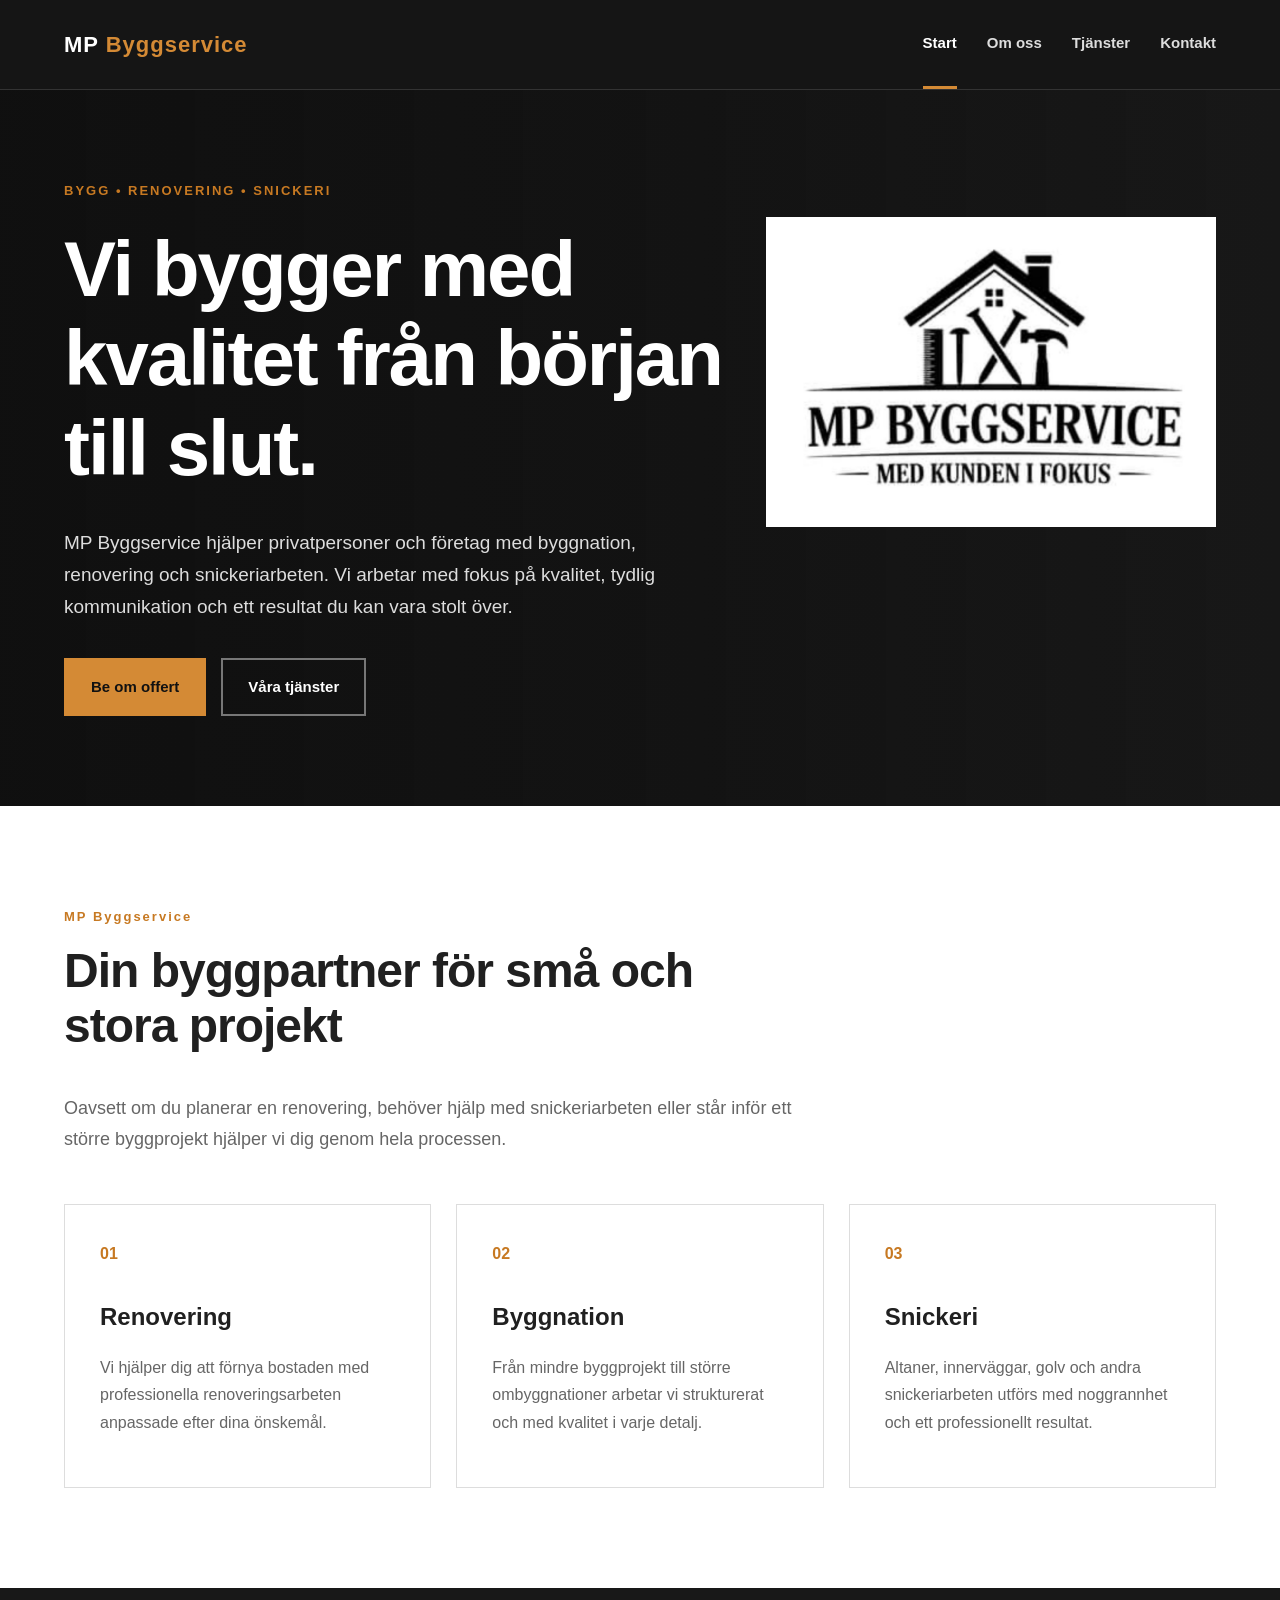
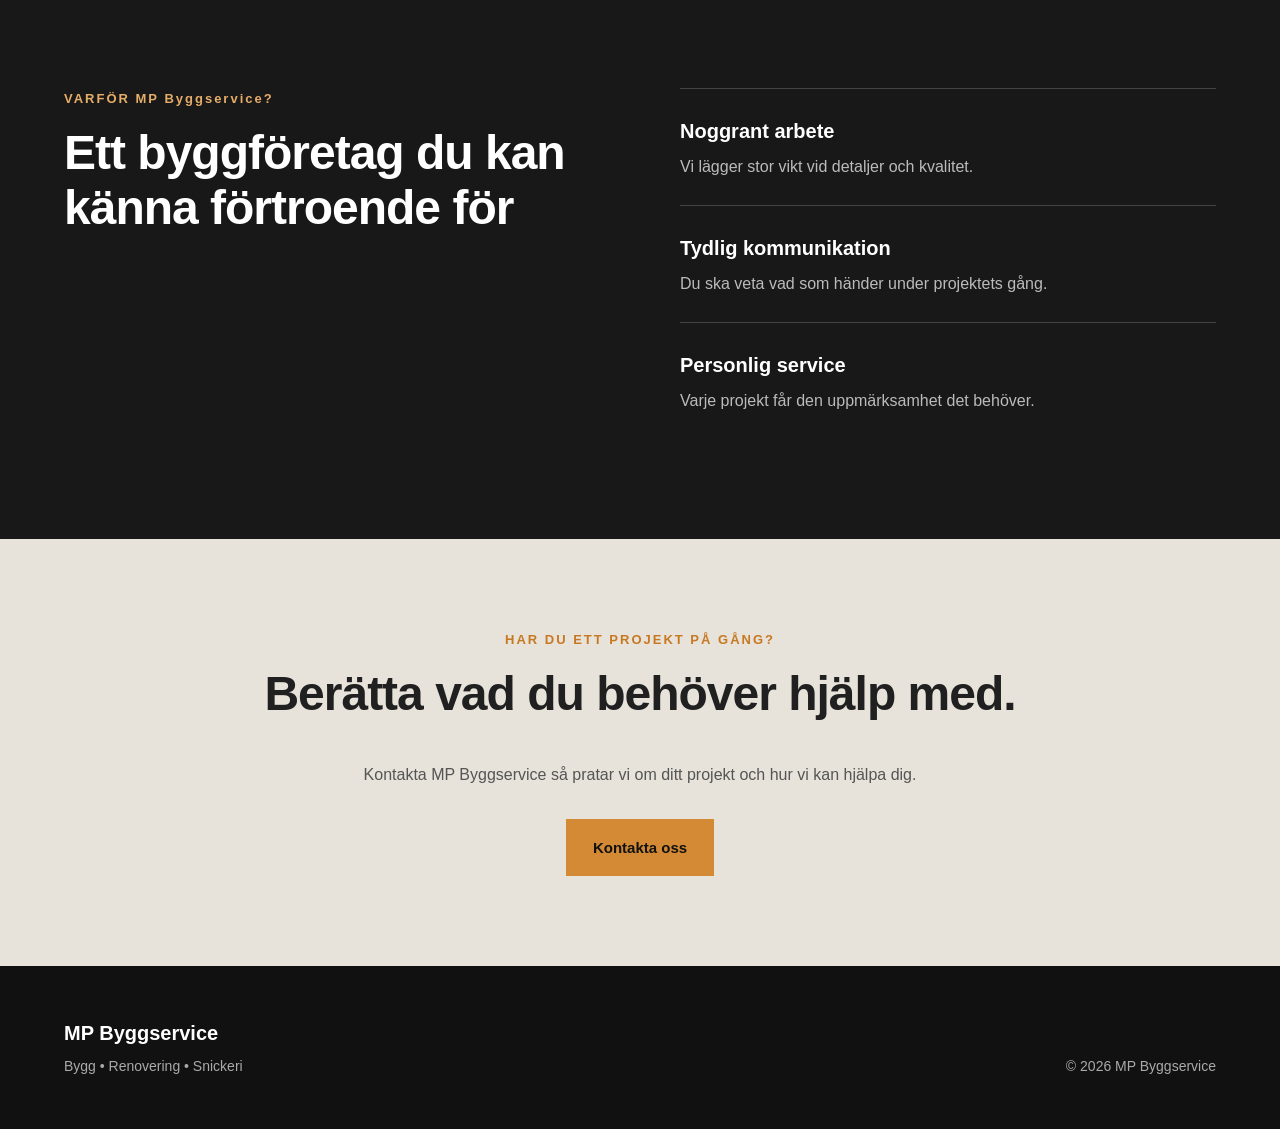
==== index.html @ d2c3dabb "Första version" ====
<!DOCTYPE html>
<html lang="sv">

<head>
    <meta charset="UTF-8">
    <meta name="viewport" content="width=device-width, initial-scale=1.0">

    <meta
        name="description"
        content="MP Byggservice erbjuder professionella bygg- och renoveringstjänster för privatpersoner och företag."
    >

    <title>MP Byggservice | Bygg & Renovering</title>

    <link rel="stylesheet" href="css/style.css">
</head>

<body>

    <!-- HEADER -->
    <header class="site-header">



        <div class="container header-container">


            <a href="index.html" class="logo">
                MP <span>Byggservice</span>
            </a>

            <nav class="navigation" aria-label="Huvudmeny">
                <a href="index.html" class="active">Start</a>
                <a href="om-oss.html">Om oss</a>
                <a href="tjanster.html">Tjänster</a>
                <a href="kontakt.html">Kontakt</a>
            </nav>

        </div>

    </header>


    <main>

        <!-- HERO -->
        <section class="hero">

            <div class="container hero-content">

                <p class="eyebrow">
                    BYGG • RENOVERING • SNICKERI
                </p>

                <div class="hero-title-row">
    <h1>
        Vi bygger med kvalitet från början till slut.
    </h1>

    <img src="bilder/MPByggservice.jpeg"
         alt="MP Byggservice"
         class="hero-title-image">
</div>

                <p class="hero-text">
                    MP Byggservice hjälper privatpersoner och företag
                    med byggnation, renovering och snickeriarbeten.
                    Vi arbetar med fokus på kvalitet, tydlig kommunikation
                    och ett resultat du kan vara stolt över.
                </p>

                <div class="hero-buttons">

                    <a href="kontakt.html" class="button">
                        Be om offert
                    </a>

                    <a href="tjanster.html" class="button button-secondary">
                        Våra tjänster
                    </a>

                </div>

            </div>

        </section>


        <!-- INTRODUKTION -->
        <section class="section">

            <div class="container">

                <div class="section-heading">

                    <p class="eyebrow">
                        MP Byggservice
                    </p>

                    <h2>
                        Din byggpartner för små och stora projekt
                    </h2>

                    <p>
                        Oavsett om du planerar en renovering,
                        behöver hjälp med snickeriarbeten eller står
                        inför ett större byggprojekt hjälper vi dig
                        genom hela processen.
                    </p>

                </div>


                <div class="cards">

                    <article class="card">

                        <div class="card-number">01</div>

                        <h3>Renovering</h3>

                        <p>
                            Vi hjälper dig att förnya bostaden med
                            professionella renoveringsarbeten anpassade
                            efter dina önskemål.
                        </p>

                    </article>


                    <article class="card">

                        <div class="card-number">02</div>

                        <h3>Byggnation</h3>

                        <p>
                            Från mindre byggprojekt till större
                            ombyggnationer arbetar vi strukturerat
                            och med kvalitet i varje detalj.
                        </p>

                    </article>


                    <article class="card">

                        <div class="card-number">03</div>

                        <h3>Snickeri</h3>

                        <p>
                            Altaner, innerväggar, golv och andra
                            snickeriarbeten utförs med noggrannhet
                            och ett professionellt resultat.
                        </p>

                    </article>

                </div>

            </div>

        </section>


        <!-- VARFÖR OSS -->
        <section class="section section-dark">

            <div class="container two-columns">

                <div>

                    <p class="eyebrow light">
                        VARFÖR MP Byggservice?
                    </p>

                    <h2>
                        Ett byggföretag du kan känna förtroende för
                    </h2>

                </div>


                <div class="check-list">

                    <div>
                        <strong>Noggrant arbete</strong>
                        <p>
                            Vi lägger stor vikt vid detaljer och kvalitet.
                        </p>
                    </div>

                    <div>
                        <strong>Tydlig kommunikation</strong>
                        <p>
                            Du ska veta vad som händer under projektets gång.
                        </p>
                    </div>

                    <div>
                        <strong>Personlig service</strong>
                        <p>
                            Varje projekt får den uppmärksamhet det behöver.
                        </p>
                    </div>

                </div>

            </div>

        </section>


        <!-- CTA -->
        <section class="cta">

            <div class="container">

                <p class="eyebrow">
                    HAR DU ETT PROJEKT PÅ GÅNG?
                </p>

                <h2>
                    Berätta vad du behöver hjälp med.
                </h2>

                <p>
                    Kontakta MP Byggservice så pratar vi om ditt projekt
                    och hur vi kan hjälpa dig.
                </p>

                <a href="kontakt.html" class="button">
                    Kontakta oss
                </a>

            </div>

        </section>

    </main>


    <!-- FOOTER -->
    <footer class="site-footer">

        <div class="container footer-container">

            <div>
                <div class="footer-logo">
                    MP Byggservice
                </div>

                <p>
                    Bygg • Renovering • Snickeri
                </p>
            </div>

            <div>
                <p>
                    © 2026 MP Byggservice
                </p>
            </div>

        </div>

    </footer>

</body>

</html>
---- css/style.css ----
/* =========================================
   MP Byggservice
   Gemensam CSS för hela webbplatsen
   ========================================= */


/* ---------- GRUNDINSTÄLLNINGAR ---------- */

.hero-title-row {
    display: flex;
    align-items: center;
    gap: 30px;
}

.hero-title-row h1 {
    flex: 1;
}

.hero-title-image {
    width: 450px;
    height: auto;
    object-fit: contain;
    flex-shrink: 0;
}





* {
    box-sizing: border-box;
}

html {
    scroll-behavior: smooth;
}

body {
    margin: 0;
    font-family: Arial, Helvetica, sans-serif;
    background: #ffffff;
    color: #202020;
    line-height: 1.7;
}

img {
    max-width: 100%;
}

a {
    color: inherit;
}

.container {
    width: 90%;
    max-width: 1180px;
    margin: 0 auto;
}


/* ---------- RUBRIKER ---------- */

h1,
h2,
h3 {
    margin-top: 0;
    line-height: 1.15;
}

h1 {
    font-size: clamp(42px, 7vw, 78px);
    letter-spacing: -2px;
}

h2 {
    font-size: clamp(32px, 4vw, 48px);
    letter-spacing: -1px;
}

h3 {
    font-size: 24px;
}

p {
    margin-top: 0;
}

.eyebrow {
    color: #c77922;
    font-size: 13px;
    font-weight: 700;
    letter-spacing: 2px;
    margin-bottom: 15px;
}

.eyebrow.light {
    color: #e6ad69;
}


/* ---------- HEADER ---------- */

.site-header {
    background: #151515;
    color: #ffffff;
    border-bottom: 1px solid #333;
}

.header-container {
    min-height: 82px;

    display: flex;
    justify-content: space-between;
    align-items: center;
}

.logo {
    color: #ffffff;
    text-decoration: none;
    font-size: 22px;
    font-weight: 800;
    letter-spacing: 1px;
}

.logo span {
    color: #d48a35;
}


/* ---------- NAVIGATION ---------- */

.navigation {
    display: flex;
    gap: 30px;
}

.navigation a {
    color: #dddddd;
    text-decoration: none;
    font-size: 15px;
    font-weight: 600;
    padding: 30px 0;
    border-bottom: 3px solid transparent;
}

.navigation a:hover,
.navigation a.active {
    color: #ffffff;
    border-bottom-color: #d48a35;
}


/* ---------- HERO ---------- */

.hero {
    min-height: 650px;

    display: flex;
    align-items: center;

    color: #ffffff;

    background:
        linear-gradient(
            90deg,
            rgba(15, 15, 15, 0.98),
            rgba(15, 15, 15, 0.82),
            rgba(15, 15, 15, 0.60)
        ),
        #242424;
}

.hero-content {
    padding-top: 90px;
    padding-bottom: 90px;
}

.hero h1 {
    max-width: 850px;
    margin-bottom: 25px;
}

.hero-text {
    max-width: 650px;
    color: #dddddd;
    font-size: 19px;
    margin-bottom: 35px;
}

.hero-buttons {
    display: flex;
    gap: 15px;
    flex-wrap: wrap;
}


/* ---------- KNAPPAR ---------- */

.button {
    display: inline-block;

    background: #d48a35;
    color: #111111;

    border: 2px solid #d48a35;

    padding: 14px 25px;

    text-decoration: none;
    font-size: 15px;
    font-weight: 700;

    cursor: pointer;

    transition:
        background 0.2s ease,
        color 0.2s ease,
        transform 0.2s ease;
}

.button:hover {
    background: #e49a44;
    border-color: #e49a44;
    transform: translateY(-2px);
}

.button-secondary {
    background: transparent;
    color: #ffffff;
    border-color: #777777;
}

.button-secondary:hover {
    background: #ffffff;
    color: #111111;
    border-color: #ffffff;
}


/* ---------- VANLIGA SEKTIONER ---------- */

.section {
    padding: 100px 0;
}

.section-light {
    background: #f5f3ef;
}

.section-dark {
    background: #181818;
    color: #ffffff;
}

.section-heading {
    max-width: 750px;
    margin-bottom: 50px;
}

.section-heading > p:last-child {
    color: #666666;
    font-size: 18px;
}


/* ---------- TVÅ KOLUMNER ---------- */

.two-columns {
    display: grid;
    grid-template-columns: 1fr 1fr;
    gap: 80px;
    align-items: start;
}

.large-text {
    font-size: 18px;
    color: #555555;
}


/* ---------- KORT ---------- */

.cards {
    display: grid;
    grid-template-columns: repeat(3, 1fr);
    gap: 25px;
}

.card {
    padding: 35px;
    border: 1px solid #dddddd;
    background: #ffffff;
}

.card-number {
    color: #c77922;
    font-weight: bold;
    margin-bottom: 35px;
}

.card p {
    color: #666666;
}


/* ---------- CHECK LIST ---------- */

.check-list > div {
    border-top: 1px solid #444444;
    padding: 25px 0;
}

.check-list strong {
    font-size: 20px;
}

.check-list p {
    color: #bbbbbb;
    margin-top: 5px;
    margin-bottom: 0;
}


/* ---------- SIDHUVUD ---------- */

.page-header {
    background: #1a1a1a;
    color: #ffffff;
    padding: 100px 0;
}

.page-header h1 {
    max-width: 850px;
}


/* ---------- TJÄNSTESIDA ---------- */

.service-grid {
    border-top: 1px solid #dddddd;
}

.service-item {
    display: grid;
    grid-template-columns: 100px 1fr;

    gap: 30px;

    padding: 40px 0;

    border-bottom: 1px solid #dddddd;
}

.service-item > span {
    color: #c77922;
    font-weight: 700;
}

.service-item h2 {
    font-size: 30px;
    margin-bottom: 10px;
}

.service-item p {
    max-width: 700px;
    color: #666666;
}


/* ---------- CTA ---------- */

.cta {
    background: #e7e2da;
    padding: 90px 0;
}

.cta .container {
    max-width: 900px;
    text-align: center;
}

.cta p:not(.eyebrow) {
    max-width: 650px;
    margin-left: auto;
    margin-right: auto;
    margin-bottom: 30px;
    color: #555555;
}


/* ---------- KONTAKT ---------- */

.contact-layout {
    display: grid;
    grid-template-columns: 0.8fr 1.2fr;
    gap: 80px;
}

.contact-info > p {
    color: #666666;
}

.contact-details {
    margin-top: 45px;
}

.contact-details > div {
    padding: 18px 0;
    border-top: 1px solid #dddddd;
}

.contact-details span {
    display: block;
    color: #777777;
    font-size: 13px;
    margin-bottom: 3px;
}

.contact-details strong {
    font-size: 17px;
}


/* ---------- FORMULÄR ---------- */

.form-box {
    background: #f5f3ef;
    padding: 45px;
}

.form-group {
    margin-bottom: 22px;
}

.form-group label {
    display: block;
    font-weight: 700;
    font-size: 14px;
    margin-bottom: 7px;
}

.form-group input,
.form-group textarea,
.form-group select {
    width: 100%;

    background: #ffffff;

    border: 1px solid #cccccc;

    padding: 14px;

    font-family: inherit;
    font-size: 16px;

    outline: none;
}

.form-group textarea {
    resize: vertical;
}

.form-group input:focus,
.form-group textarea:focus,
.form-group select:focus {
    border-color: #c77922;
}

.form-button {
    width: 100%;
}


/* ---------- FOOTER ---------- */

.site-footer {
    background: #111111;
    color: #aaaaaa;
    padding: 50px 0;
}

.footer-container {
    display: flex;
    justify-content: space-between;
    align-items: end;
    gap: 40px;
}

.footer-logo {
    color: #ffffff;
    font-size: 20px;
    font-weight: 800;
    margin-bottom: 5px;
}

.site-footer p {
    margin: 0;
    font-size: 14px;
}


/* =========================================
   MOBIL OCH SURFPLATTA
   ========================================= */

@media (max-width: 800px) {

    /* Header */

    .header-container {
        flex-direction: column;
        padding-top: 20px;
    }

    .navigation {
        width: 100%;
        justify-content: center;
        gap: 16px;
        flex-wrap: wrap;
    }

    .navigation a {
        padding: 18px 0;
    }


    /* Hero */

    .hero {
        min-height: auto;
    }

    .hero-content {
        padding-top: 80px;
        padding-bottom: 80px;
    }

    .hero h1 {
        letter-spacing: -1px;
    }


    /* Sektioner */

    .section {
        padding: 70px 0;
    }


    /* Kolumner */

    .two-columns,
    .contact-layout {
        grid-template-columns: 1fr;
        gap: 40px;
    }


    /* Kort */

    .cards {
        grid-template-columns: 1fr;
    }


    /* Tjänster */

    .service-item {
        grid-template-columns: 50px 1fr;
    }


    /* Formulär */

    .form-box {
        padding: 25px;
    }


    /* Footer */

    .footer-container {
        flex-direction: column;
        align-items: flex-start;
    }

}


/* ---------- EXTRA LITEN MOBIL ---------- */

@media (max-width: 500px) {

    .navigation {
        gap: 12px;
    }

    .navigation a {
        font-size: 13px;
    }

    .hero-buttons .button {
        width: 100%;
        text-align: center;
    }

    .service-item {
        grid-template-columns: 1fr;
        gap: 5px;
    }

}
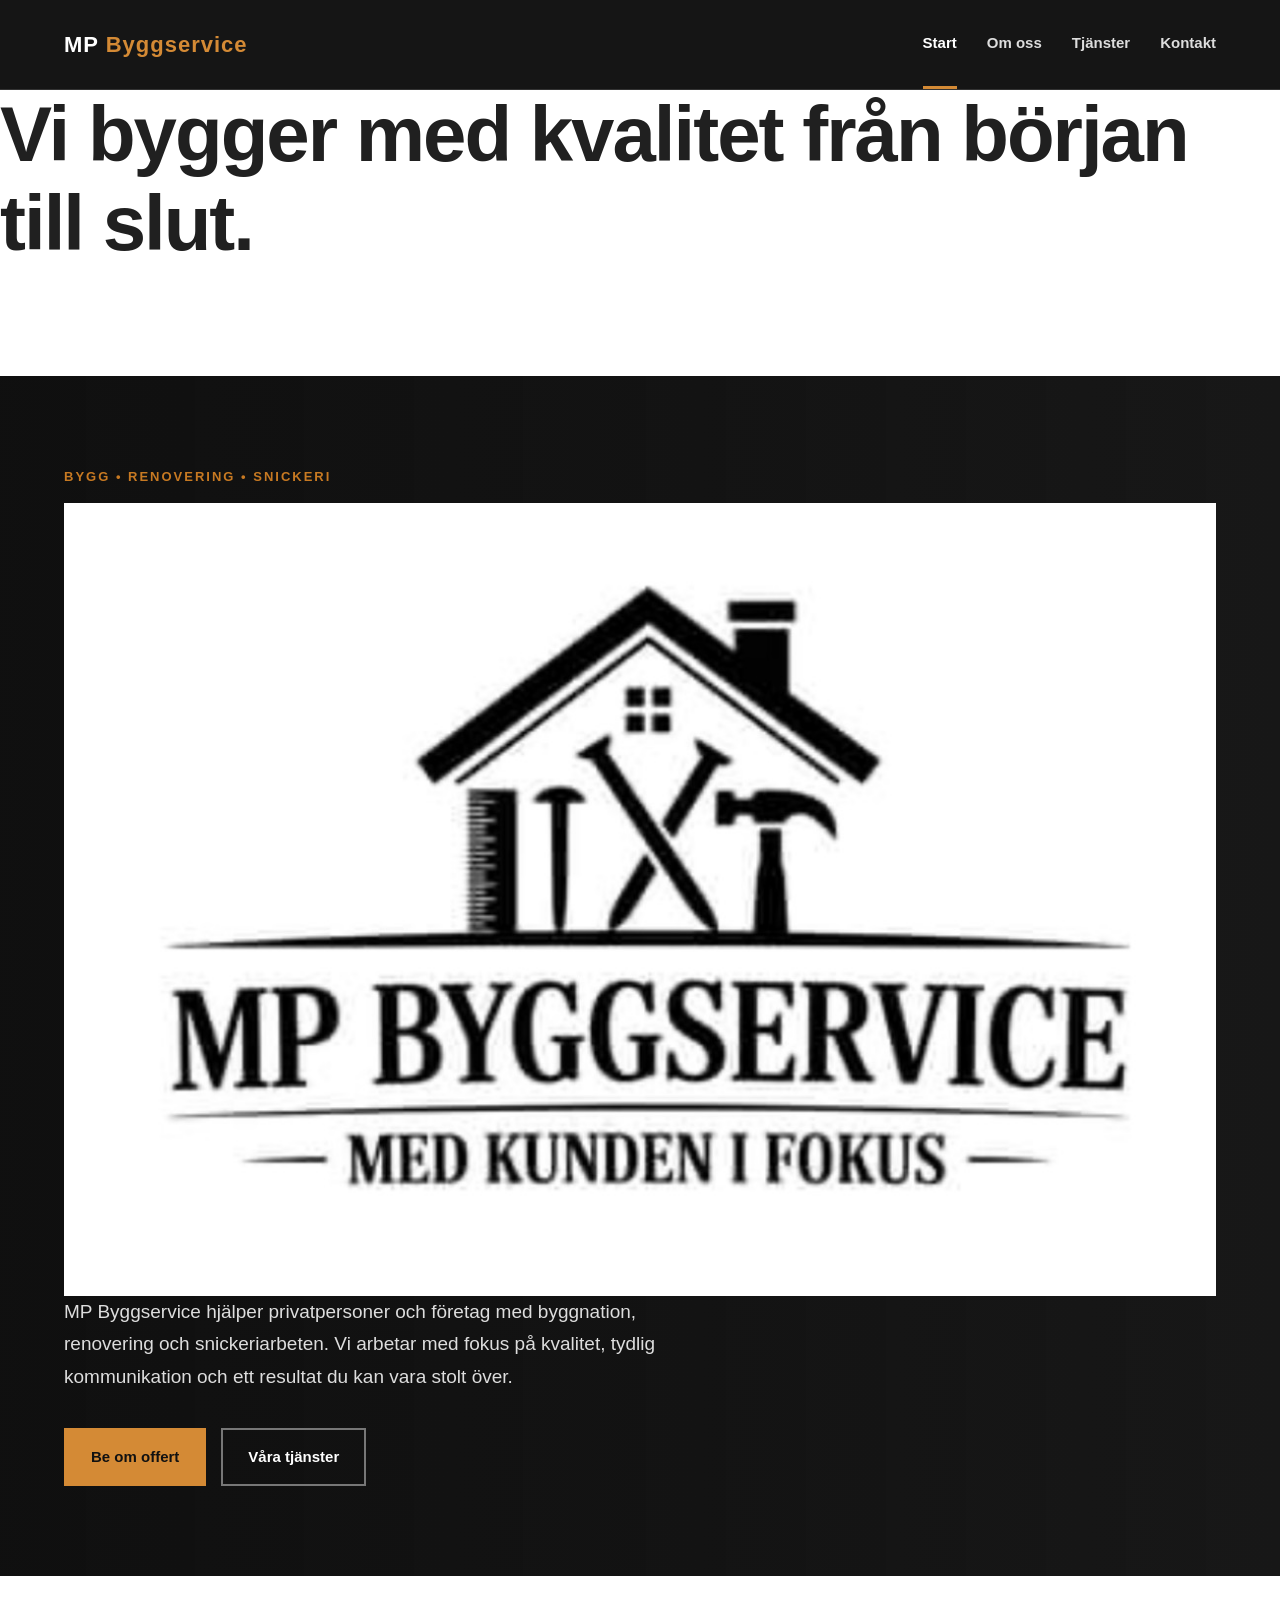
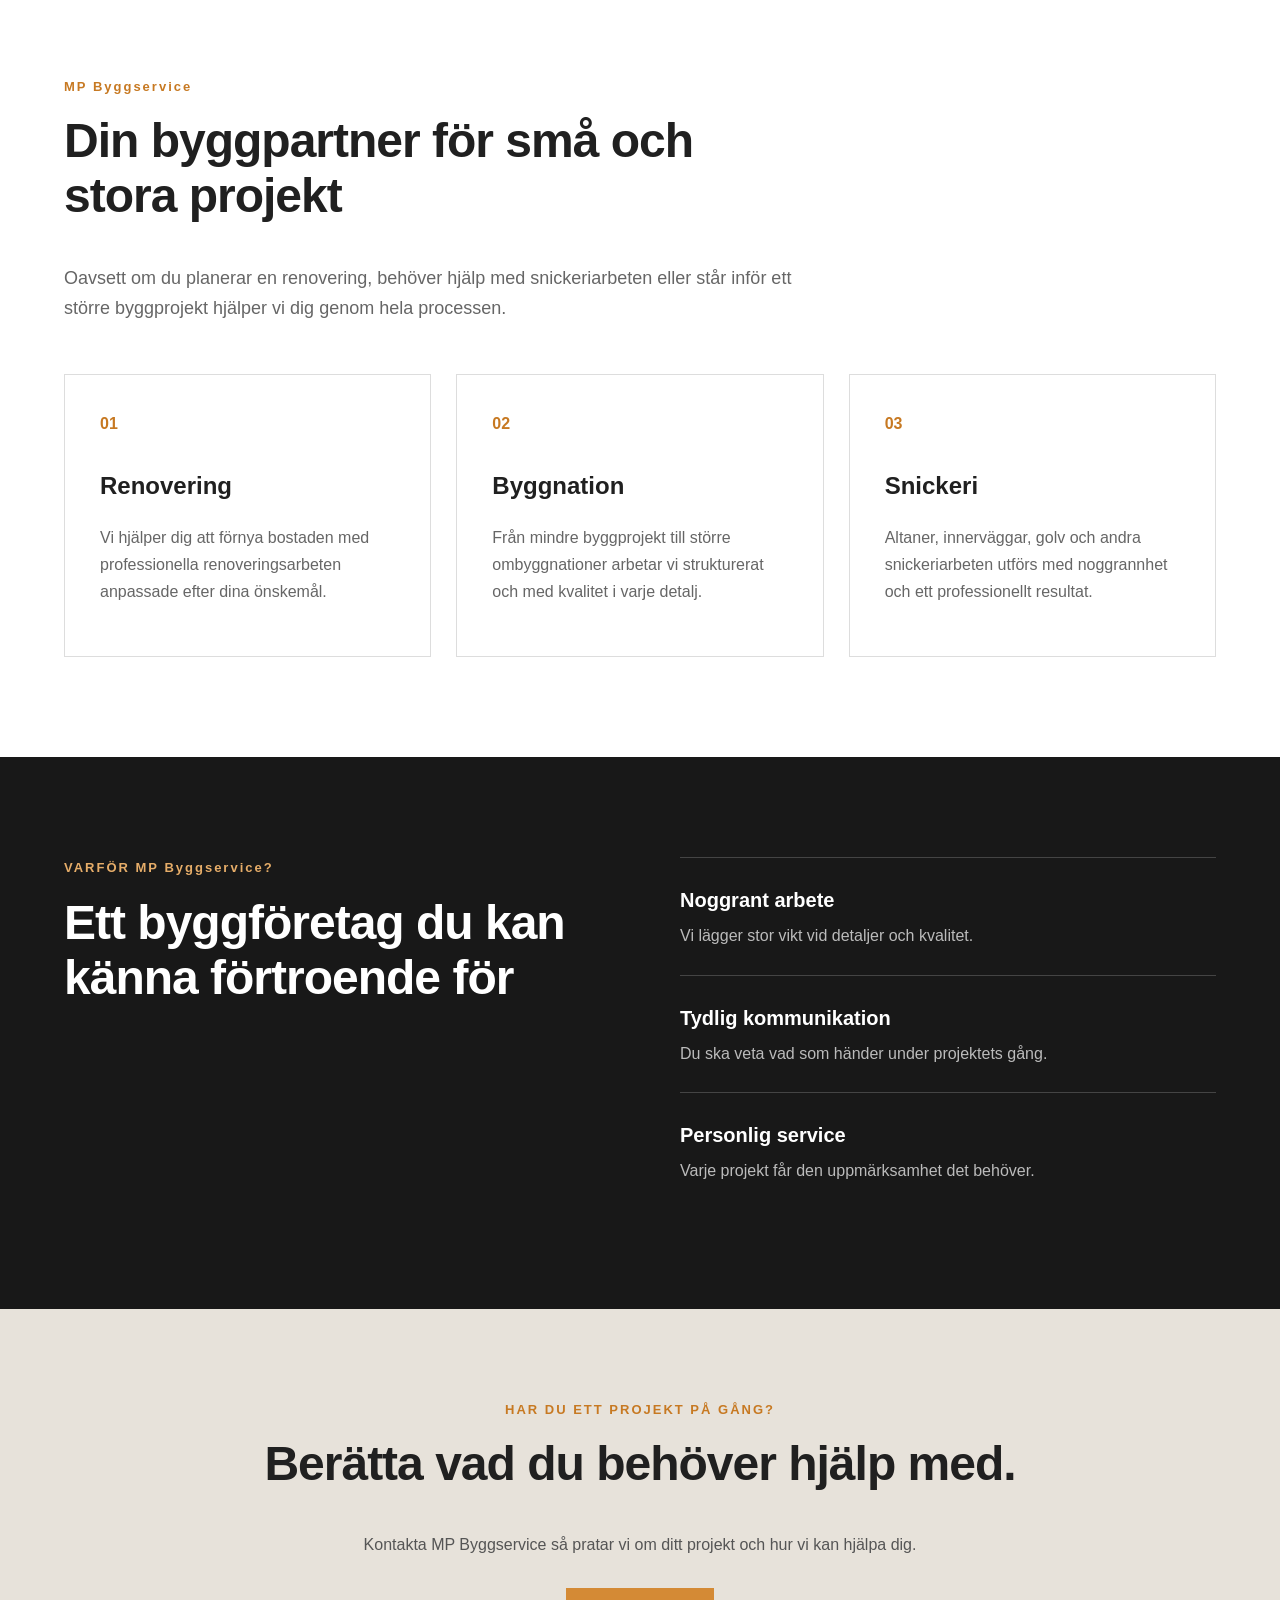
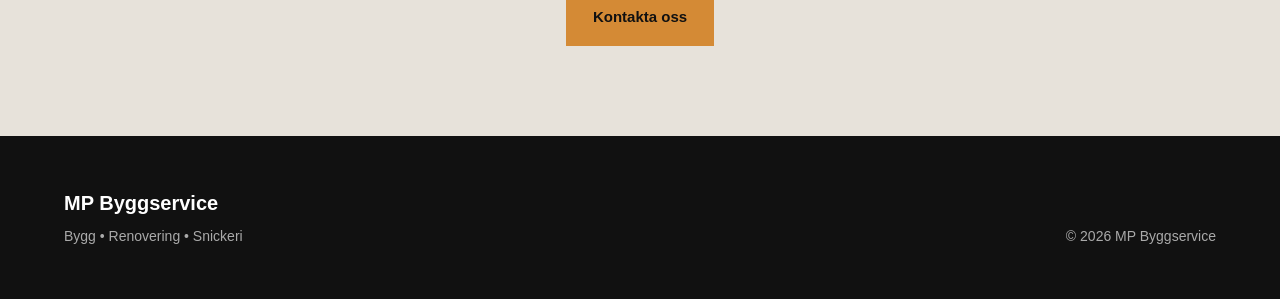
==== commit 5e03cd4a: "Anpassade hero-bilden för mobil" ====
--- a/index.html
+++ b/index.html
@@ -43,19 +43,23 @@
 
     <main>
 
-        <!-- HERO -->
-        <section class="hero">
-
-            <div class="container hero-content">
-
-                <p class="eyebrow">
-                    BYGG • RENOVERING • SNICKERI
-                </p>
-
-                <div class="hero-title-row">
     <h1>
         Vi bygger med kvalitet från början till slut.
     </h1>
+<br>
+</br>
+
+        <!-- HERO -->
+        <section class="hero">
+
+            <div class="container hero-content">
+
+                <p class="eyebrow">
+                    BYGG • RENOVERING • SNICKERI
+                </p>
+
+                <div class="hero-title-row">
+    
 
     <img src="bilder/MPByggservice.jpeg"
          alt="MP Byggservice"
--- a/css/style.css
+++ b/css/style.css
@@ -17,10 +17,10 @@
 }
 
 .hero-title-image {
-    width: 450px;
+    max-width: 100%;
     height: auto;
     object-fit: contain;
-    flex-shrink: 0;
+    flex-shrink: 1;
 }
 
 
@@ -591,6 +591,16 @@
 
 @media (max-width: 500px) {
 
+
+    @media (max-width: 600px) {
+    .hero-title-image {
+        width: 100%;
+        max-width: 100%;
+        height: auto;
+    }
+}
+
+
     .navigation {
         gap: 12px;
     }
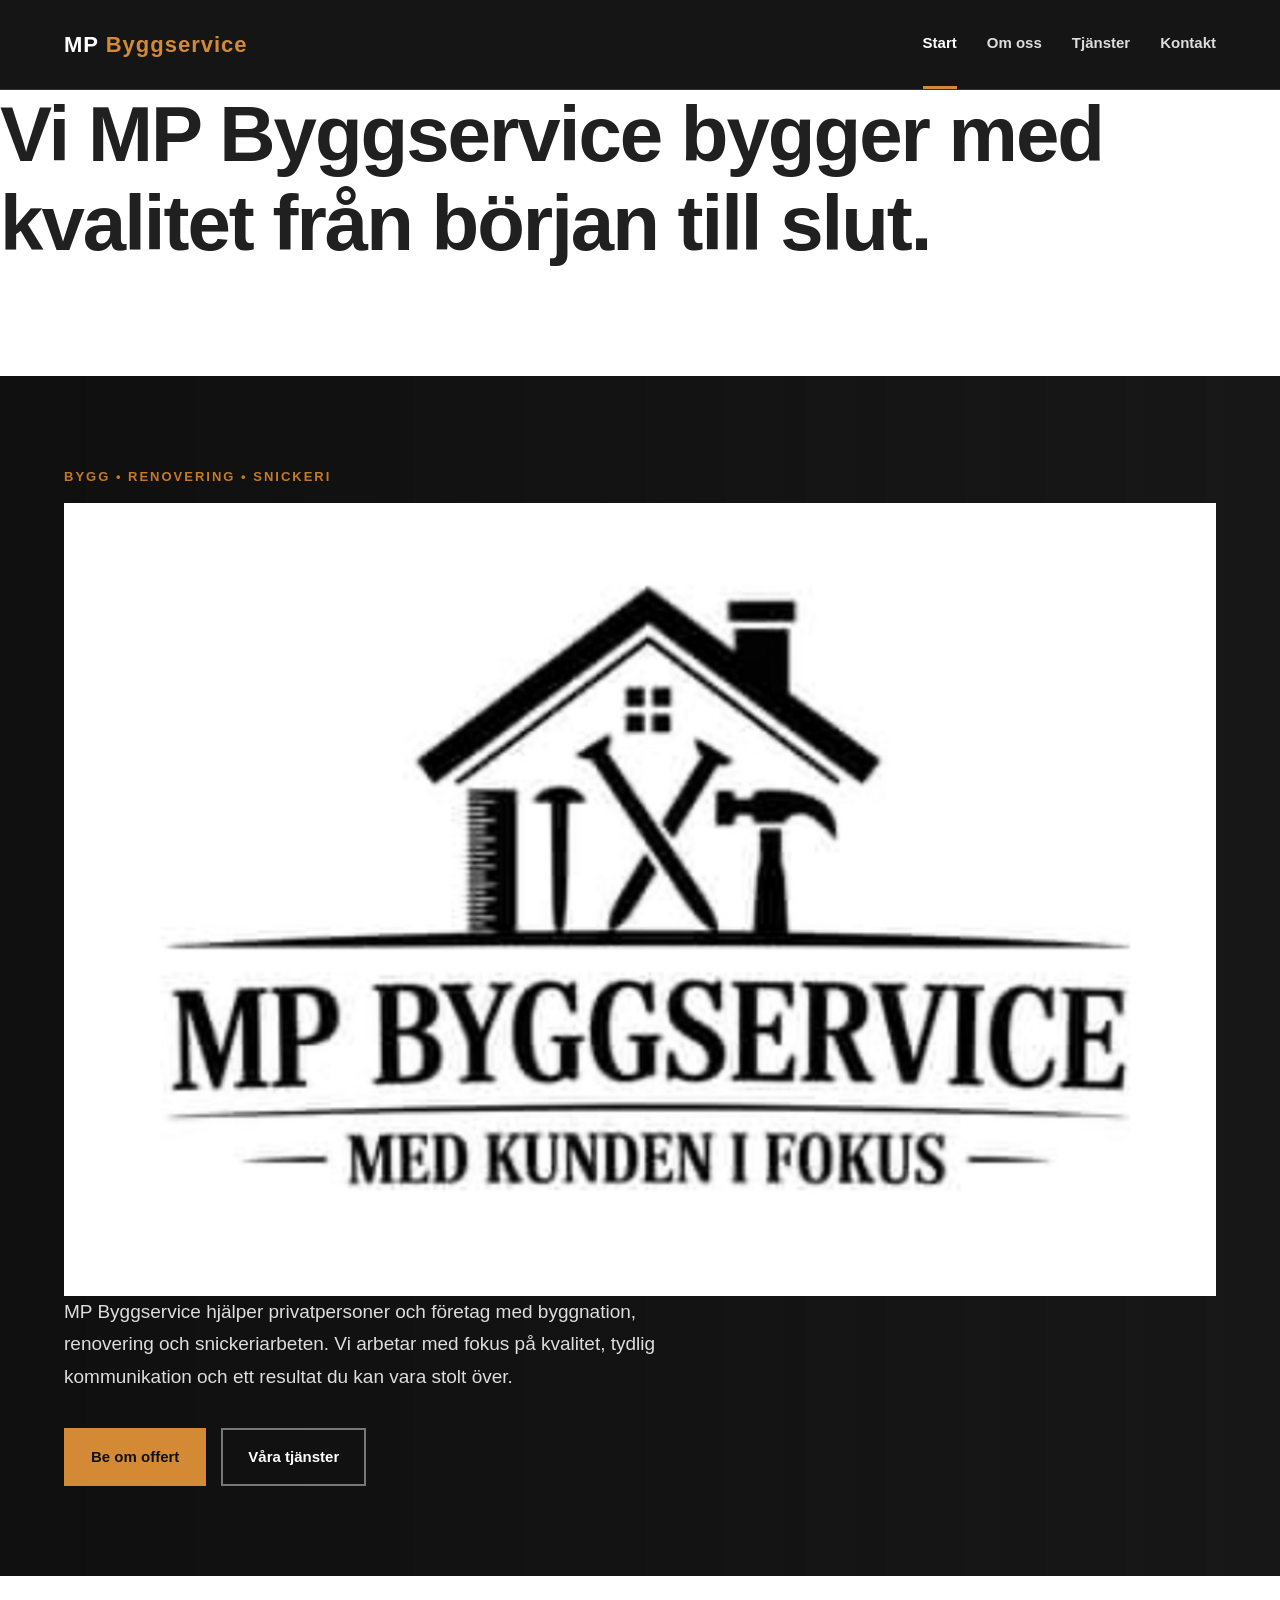
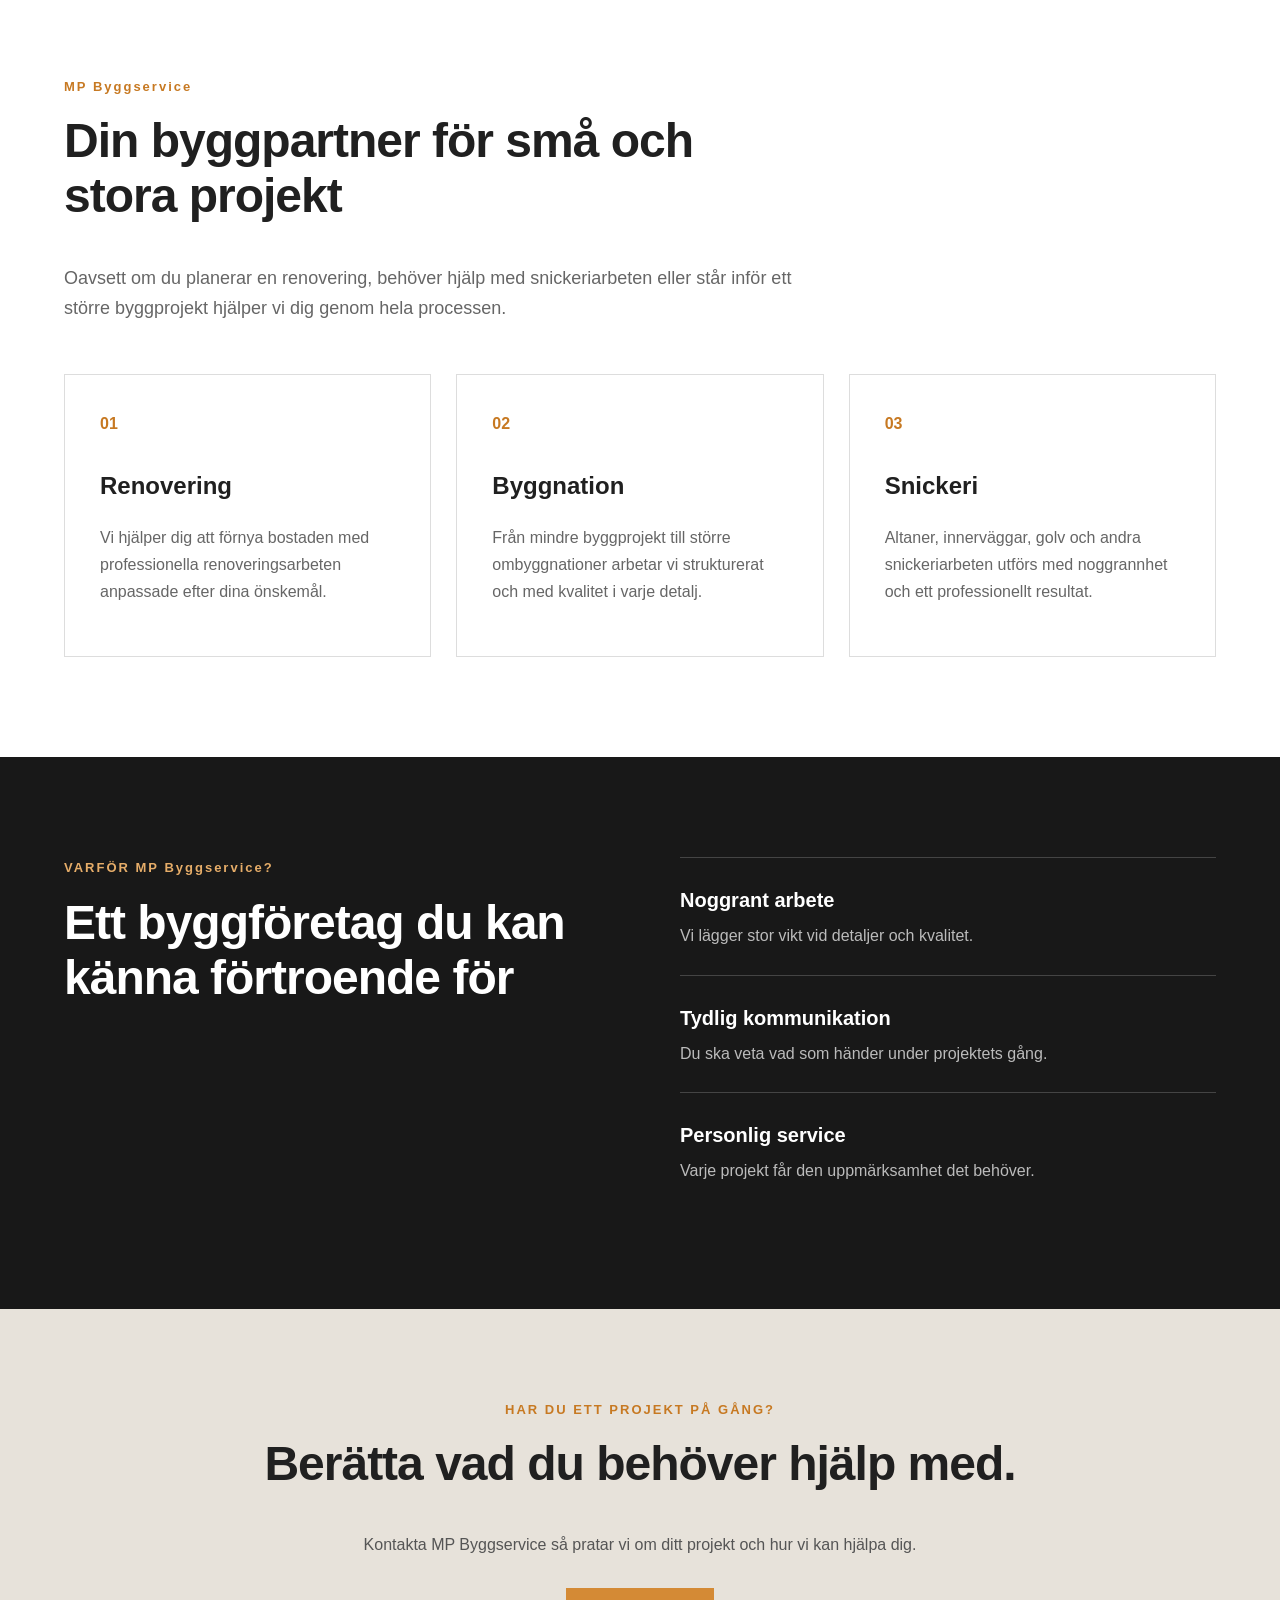
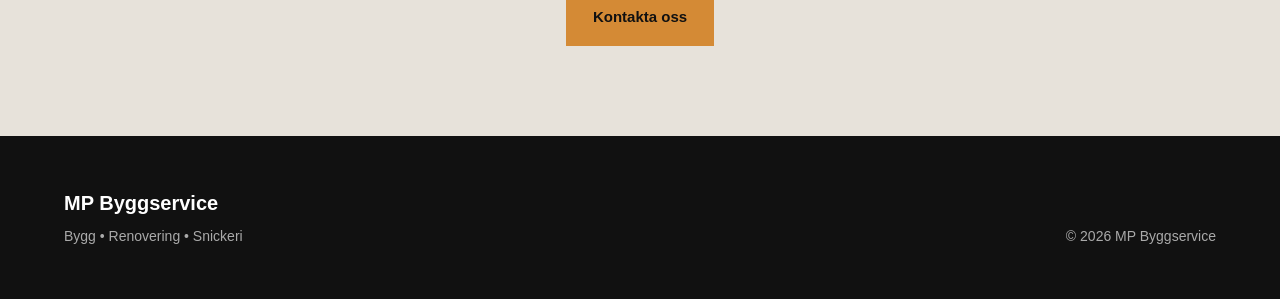
==== commit f78ab1bb: "Anpassade hero-bilden för mobil" ====
--- a/index.html
+++ b/index.html
@@ -44,7 +44,7 @@
     <main>
 
     <h1>
-        Vi bygger med kvalitet från början till slut.
+        Vi MP Byggservice bygger med kvalitet från början till slut.
     </h1>
 <br>
 </br>
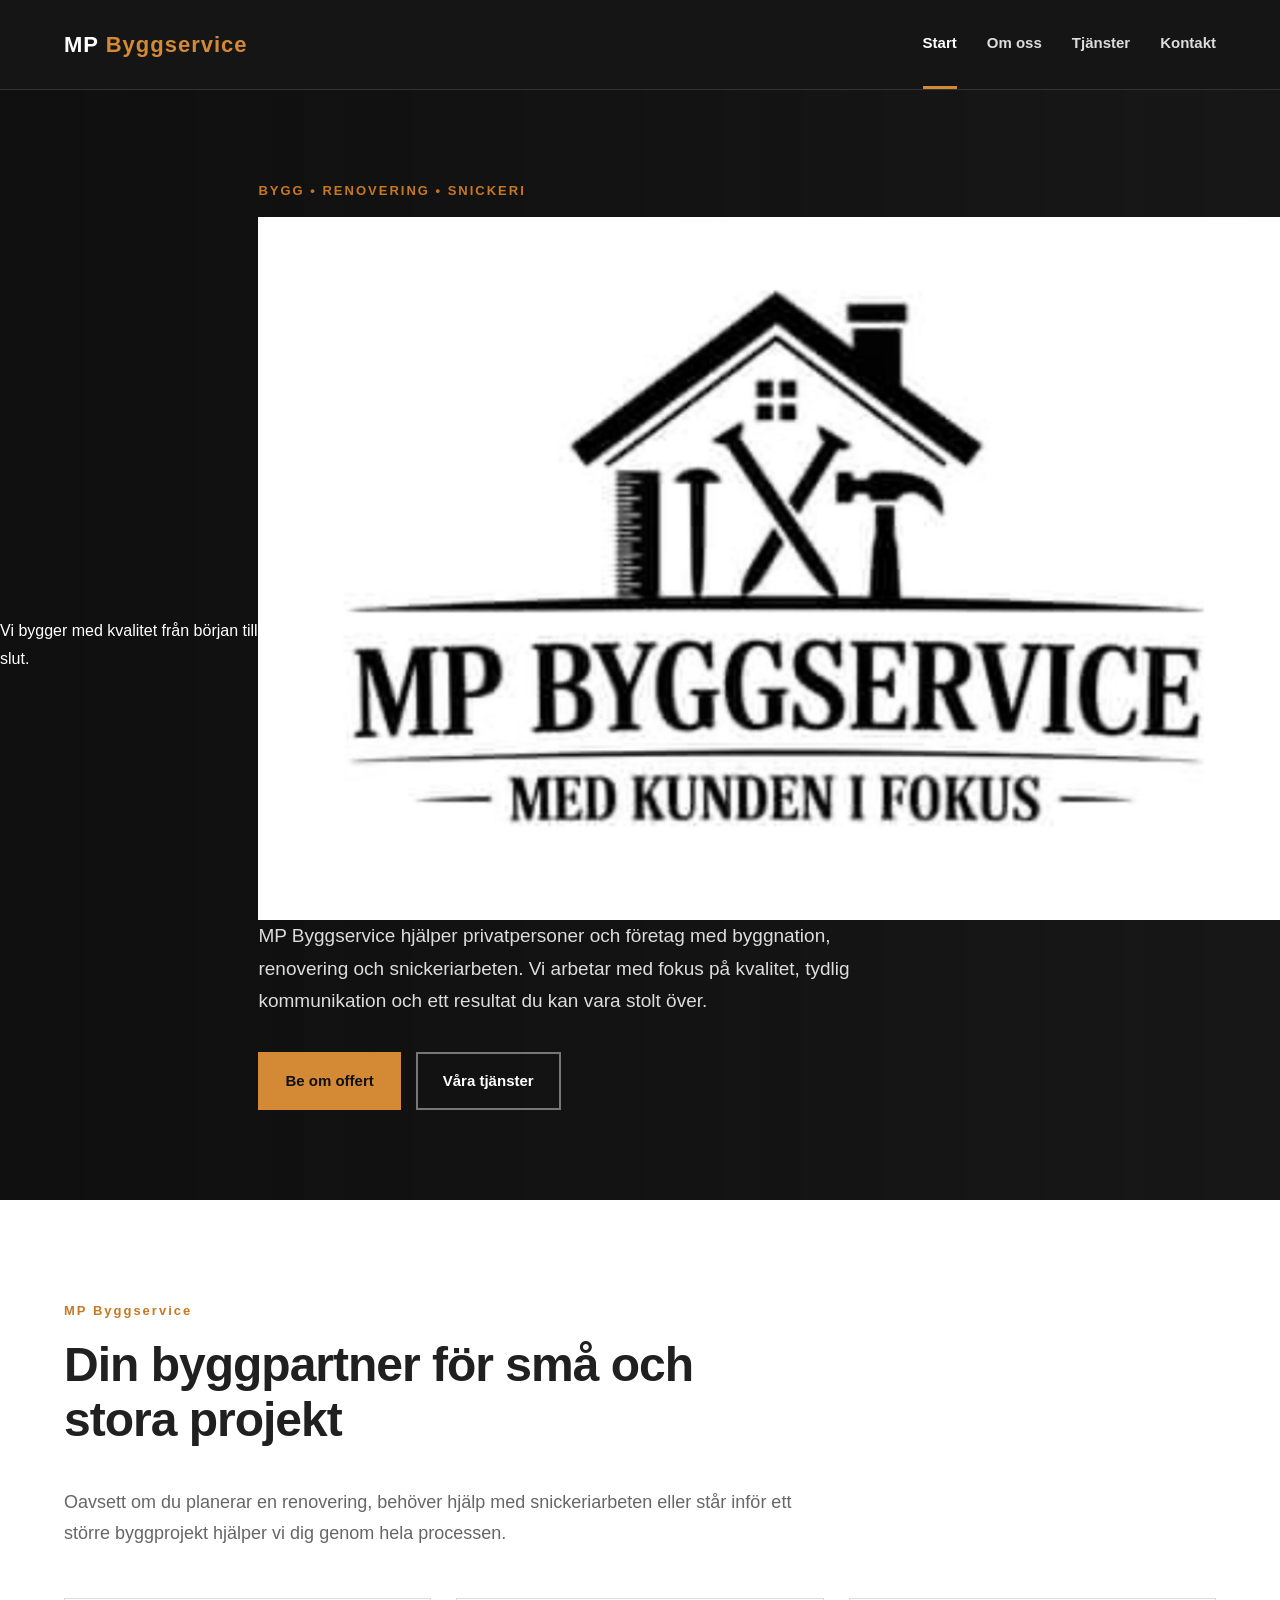
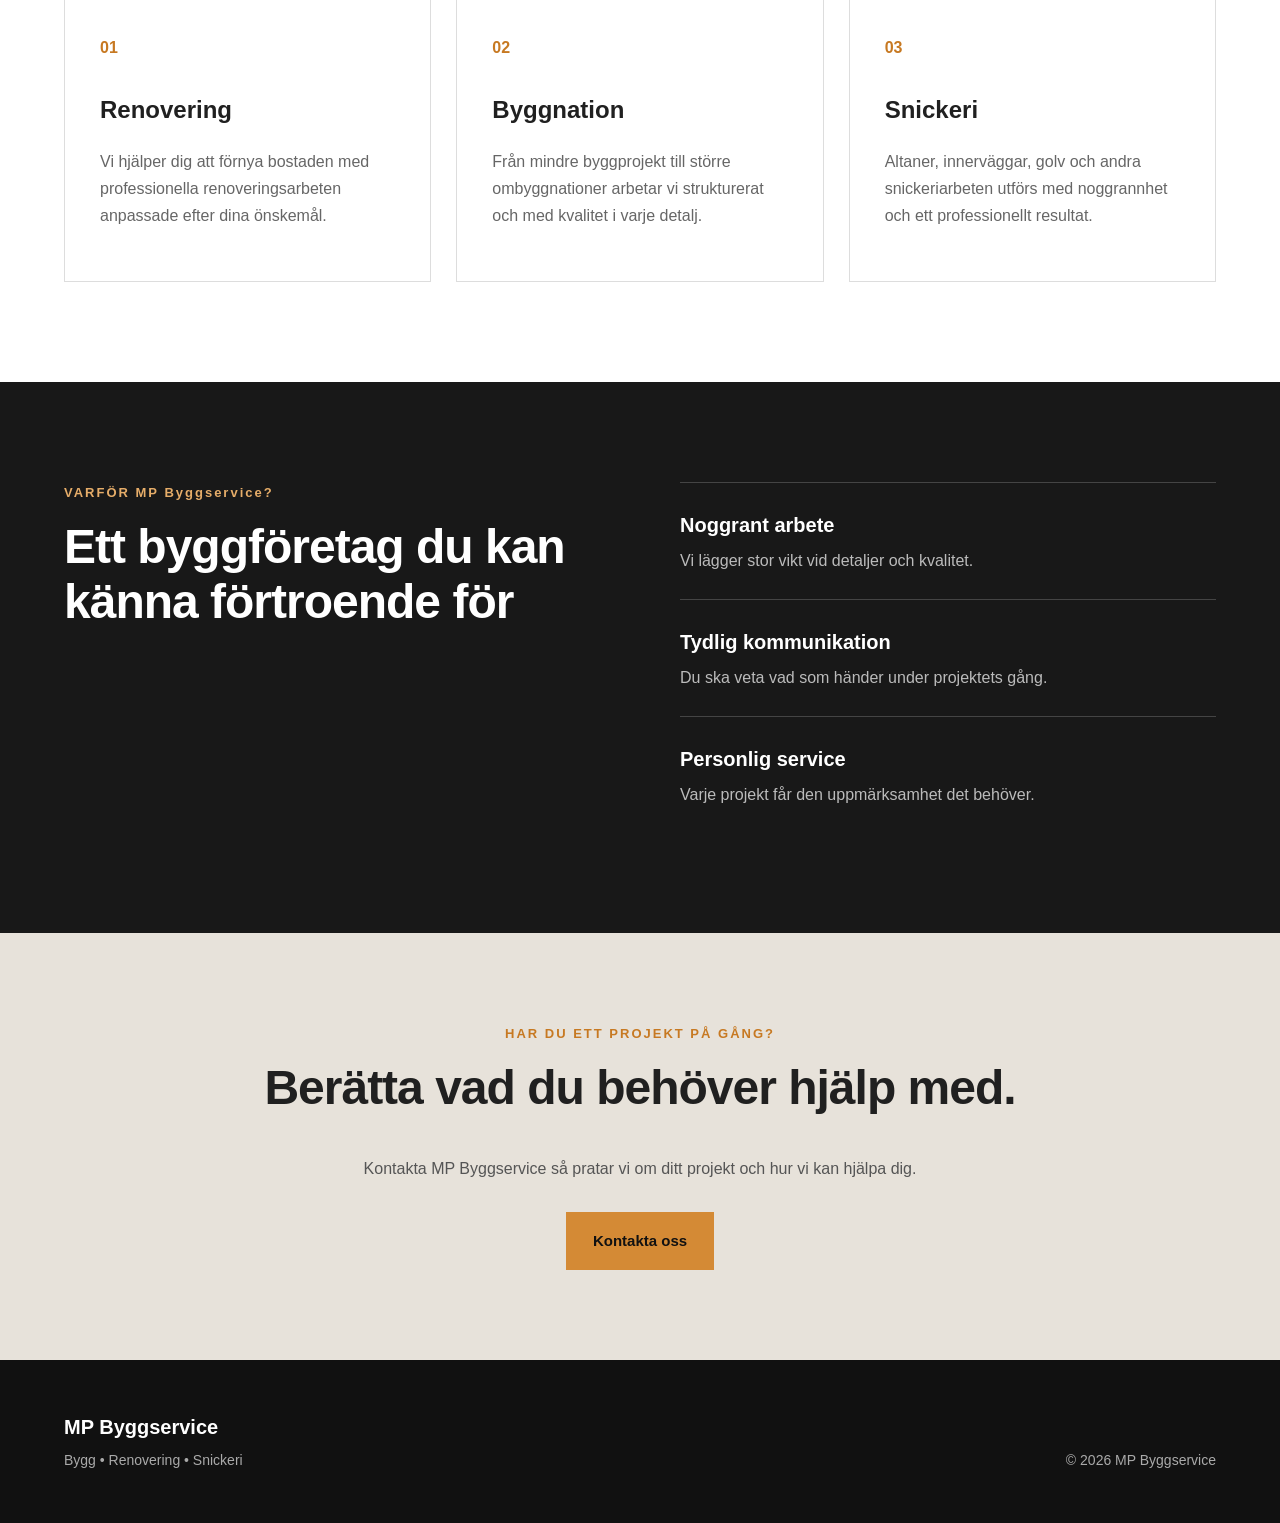
==== commit 0c4a4afd: "Anpassade hero-bilden för mobil" ====
--- a/index.html
+++ b/index.html
@@ -43,14 +43,12 @@
 
     <main>
 
-    <h1>
-        Vi MP Byggservice bygger med kvalitet från början till slut.
-    </h1>
-<br>
-</br>
+   
+
 
         <!-- HERO -->
         <section class="hero">
+             Vi bygger med kvalitet från början till slut.
 
             <div class="container hero-content">
 
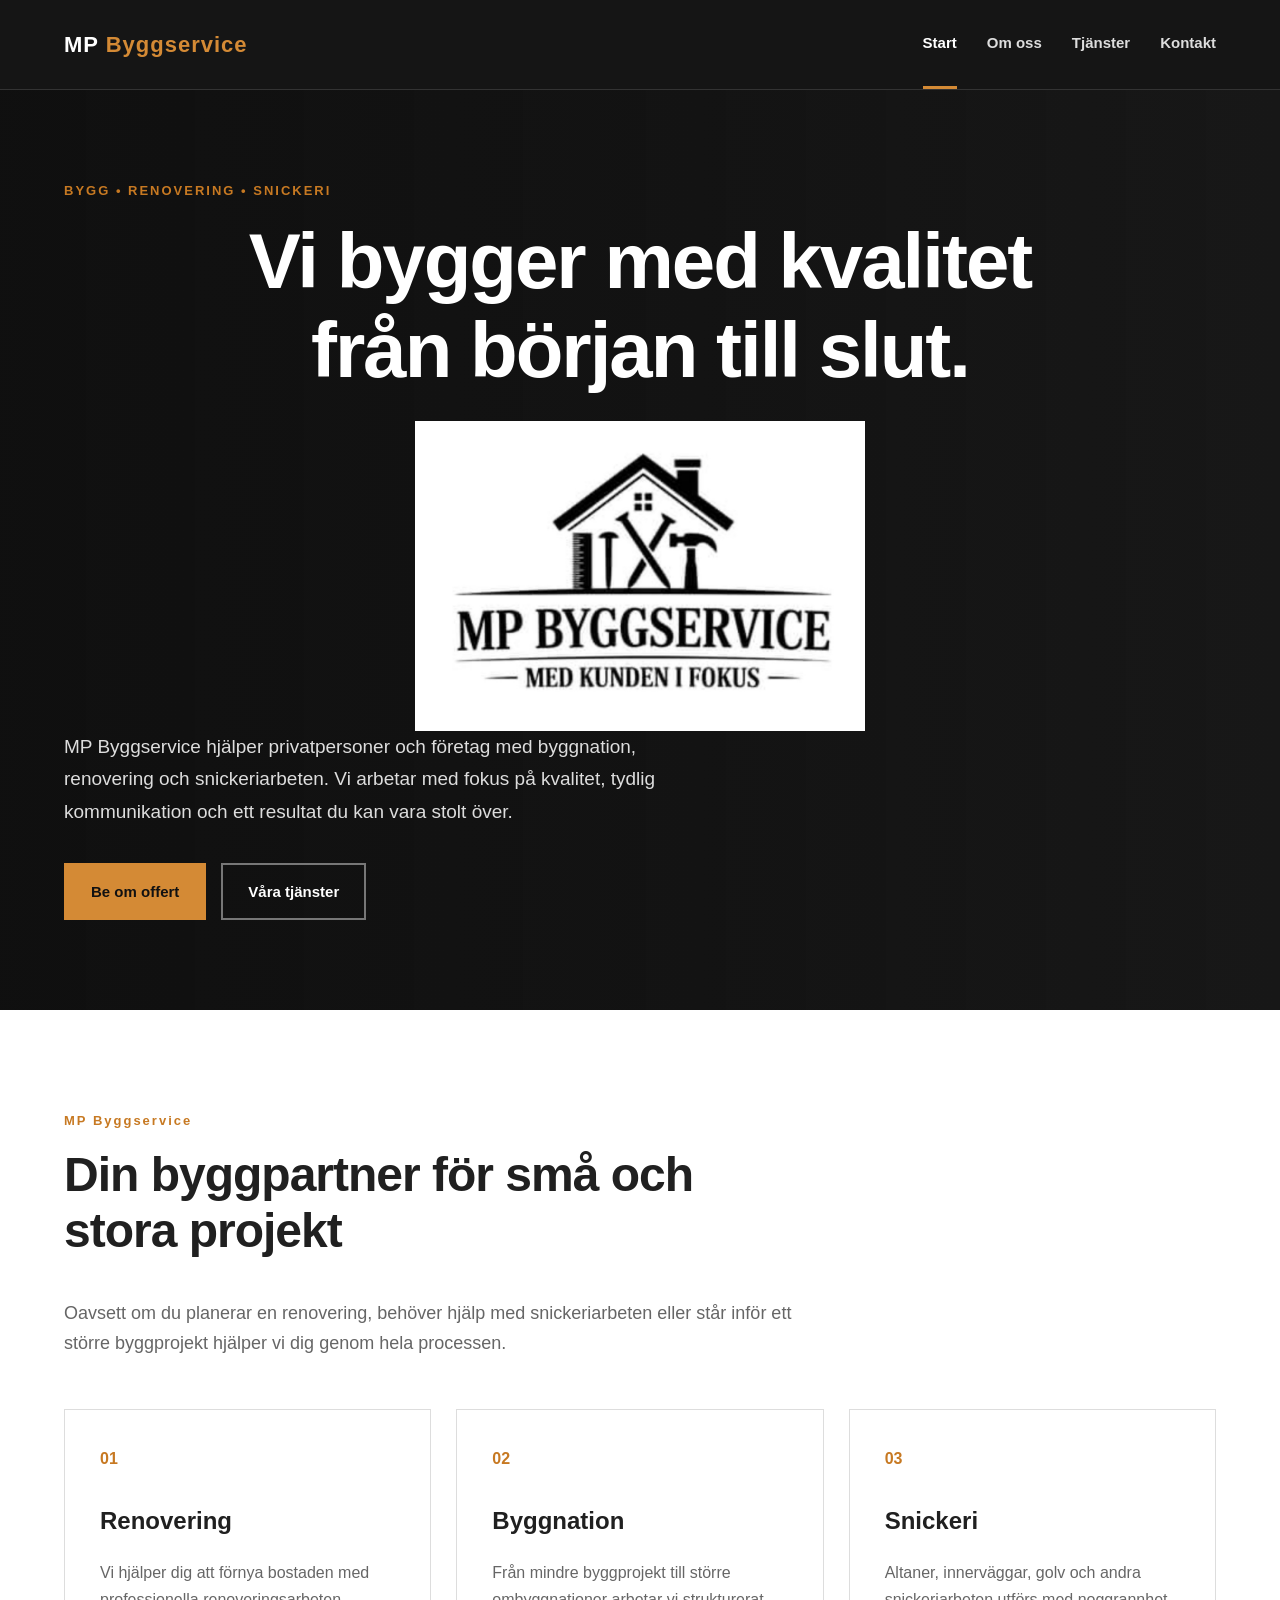
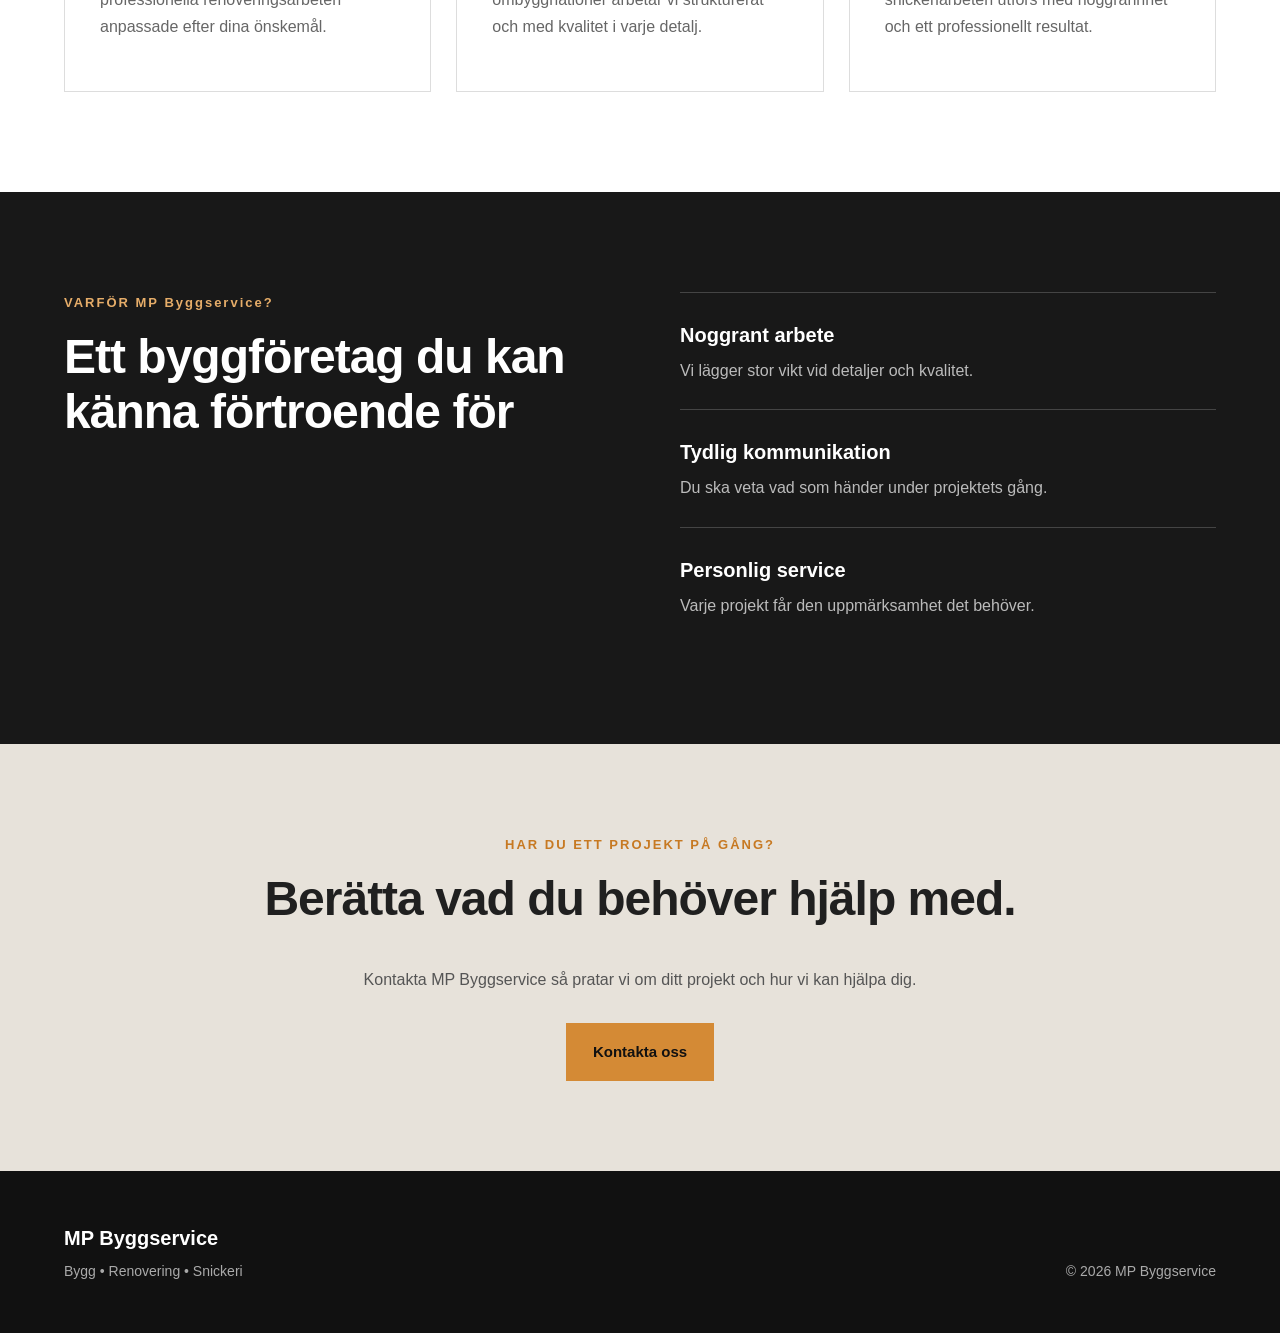
==== commit 499a9e45: "Anpassade hero-bilden för mobil" ====
--- a/index.html
+++ b/index.html
@@ -45,47 +45,49 @@
 
    
 
-
-        <!-- HERO -->
-        <section class="hero">
-             Vi bygger med kvalitet från början till slut.
-
-            <div class="container hero-content">
-
-                <p class="eyebrow">
-                    BYGG • RENOVERING • SNICKERI
-                </p>
-
-                <div class="hero-title-row">
-    
-
-    <img src="bilder/MPByggservice.jpeg"
-         alt="MP Byggservice"
-         class="hero-title-image">
-</div>
-
-                <p class="hero-text">
-                    MP Byggservice hjälper privatpersoner och företag
-                    med byggnation, renovering och snickeriarbeten.
-                    Vi arbetar med fokus på kvalitet, tydlig kommunikation
-                    och ett resultat du kan vara stolt över.
-                </p>
-
-                <div class="hero-buttons">
-
-                    <a href="kontakt.html" class="button">
-                        Be om offert
-                    </a>
-
-                    <a href="tjanster.html" class="button button-secondary">
-                        Våra tjänster
-                    </a>
-
-                </div>
-
-            </div>
-
-        </section>
+<!-- HERO -->
+<section class="hero">
+
+    <div class="container hero-content">
+
+        <p class="eyebrow">
+            BYGG • RENOVERING • SNICKERI
+        </p>
+
+        <div class="hero-title-row">
+
+            <h1>
+                Vi bygger med kvalitet från början till slut.
+            </h1>
+
+            <img src="bilder/MPByggservice.jpeg"
+                 alt="MP Byggservice"
+                 class="hero-title-image">
+
+        </div>
+
+        <p class="hero-text">
+            MP Byggservice hjälper privatpersoner och företag
+            med byggnation, renovering och snickeriarbeten.
+            Vi arbetar med fokus på kvalitet, tydlig kommunikation
+            och ett resultat du kan vara stolt över.
+        </p>
+
+        <div class="hero-buttons">
+
+            <a href="kontakt.html" class="button">
+                Be om offert
+            </a>
+
+            <a href="tjanster.html" class="button button-secondary">
+                Våra tjänster
+            </a>
+
+        </div>
+
+    </div>
+
+</section>
 
 
         <!-- INTRODUKTION -->
--- a/css/style.css
+++ b/css/style.css
@@ -8,21 +8,21 @@
 
 .hero-title-row {
     display: flex;
+    flex-direction: column;
     align-items: center;
-    gap: 30px;
 }
 
 .hero-title-row h1 {
-    flex: 1;
+    text-align: center;
+    margin-bottom: 20px;
 }
 
 .hero-title-image {
+    width: 450px;
     max-width: 100%;
     height: auto;
     object-fit: contain;
-    flex-shrink: 1;
-}
-
+}
 
 
 
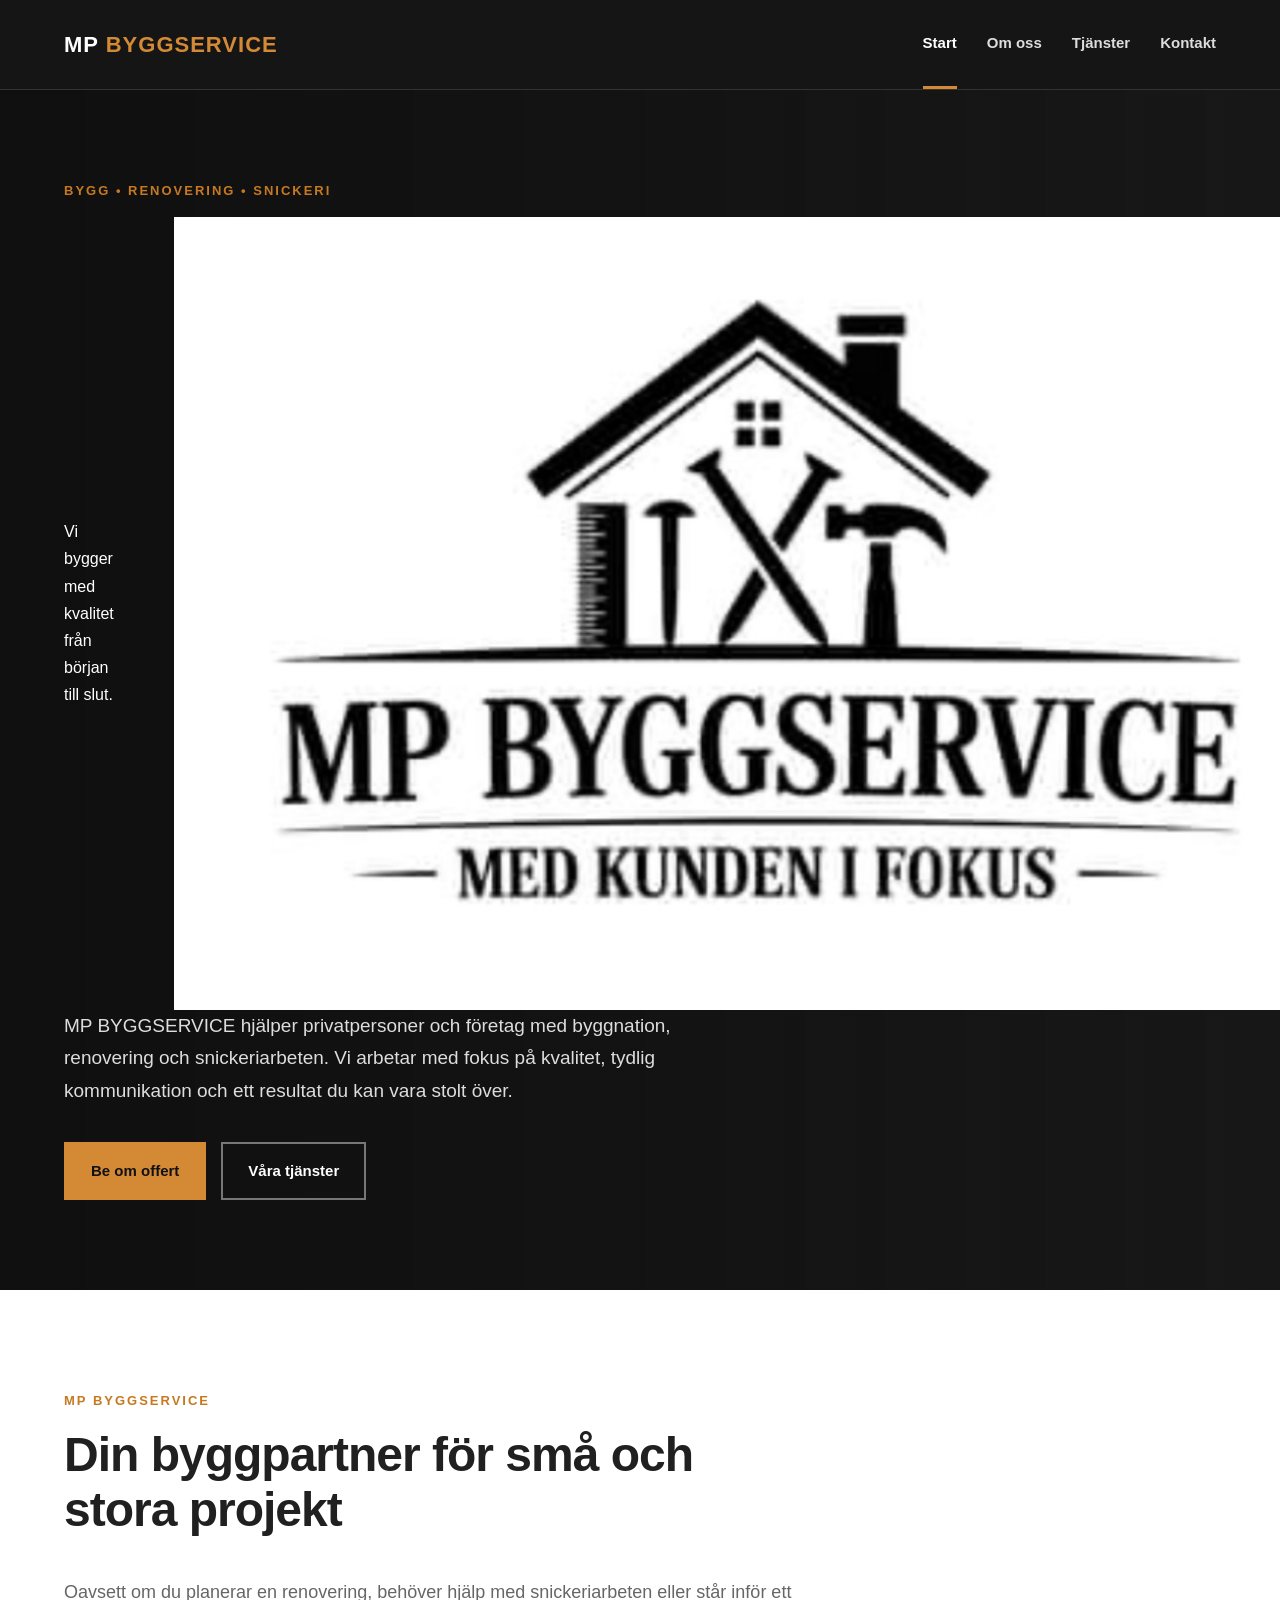
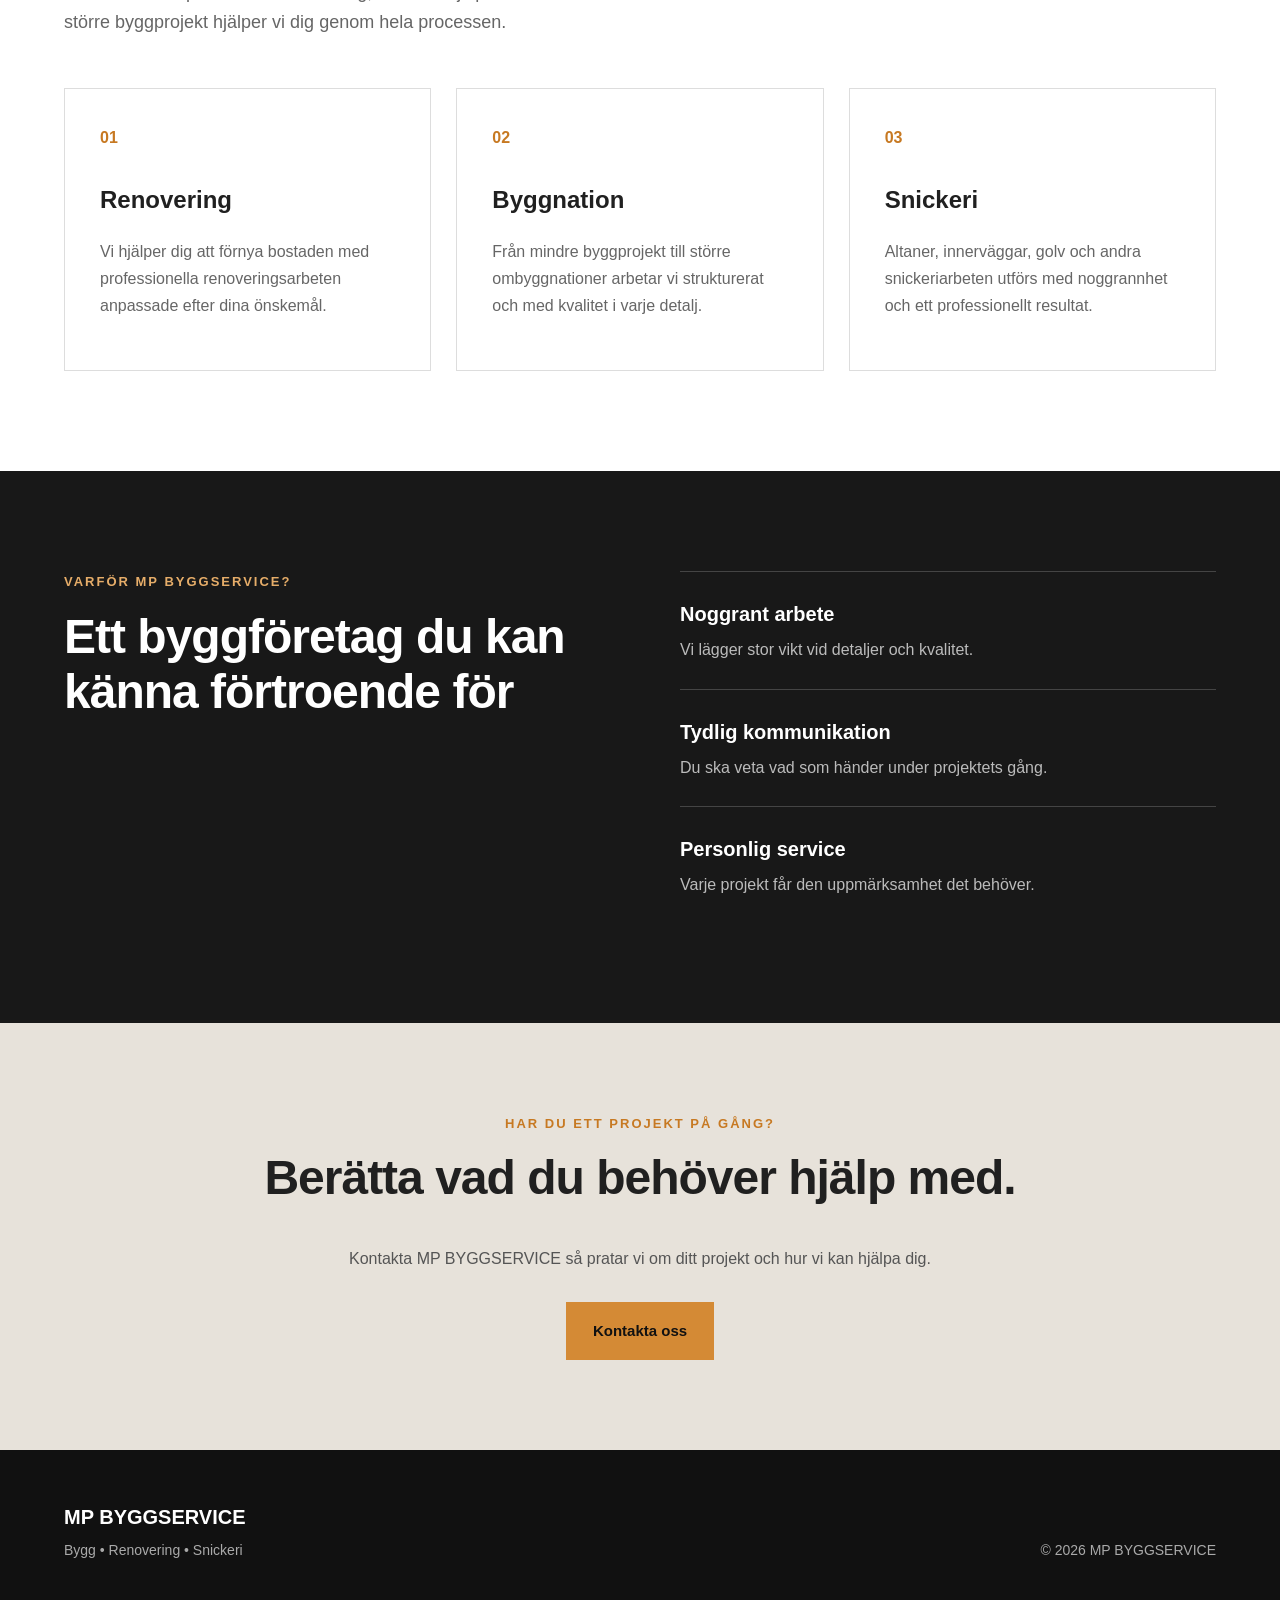
==== commit 3a18ab9f: "Anpassade hero-bilden för mobil" ====
--- a/index.html
+++ b/index.html
@@ -7,10 +7,10 @@
 
     <meta
         name="description"
-        content="MP Byggservice erbjuder professionella bygg- och renoveringstjänster för privatpersoner och företag."
+        content="MP BYGGSERVICE erbjuder professionella bygg- och renoveringstjänster för privatpersoner och företag."
     >
 
-    <title>MP Byggservice | Bygg & Renovering</title>
+    <title>MP BYGGSERVICE | Bygg & Renovering</title>
 
     <link rel="stylesheet" href="css/style.css">
 </head>
@@ -26,7 +26,7 @@
 
 
             <a href="index.html" class="logo">
-                MP <span>Byggservice</span>
+                MP <span>BYGGSERVICE</span>
             </a>
 
             <nav class="navigation" aria-label="Huvudmeny">
@@ -56,9 +56,11 @@
 
         <div class="hero-title-row">
 
-            <h1>
+            <p1>
                 Vi bygger med kvalitet från början till slut.
-            </h1>
+            </p1>
+            <br>
+        </br>
 
             <img src="bilder/MPByggservice.jpeg"
                  alt="MP Byggservice"
@@ -67,7 +69,7 @@
         </div>
 
         <p class="hero-text">
-            MP Byggservice hjälper privatpersoner och företag
+            MP BYGGSERVICE hjälper privatpersoner och företag
             med byggnation, renovering och snickeriarbeten.
             Vi arbetar med fokus på kvalitet, tydlig kommunikation
             och ett resultat du kan vara stolt över.
@@ -98,7 +100,7 @@
                 <div class="section-heading">
 
                     <p class="eyebrow">
-                        MP Byggservice
+                        MP BYGGSERVICE
                     </p>
 
                     <h2>
@@ -176,7 +178,7 @@
                 <div>
 
                     <p class="eyebrow light">
-                        VARFÖR MP Byggservice?
+                        VARFÖR MP BYGGSERVICE?
                     </p>
 
                     <h2>
@@ -230,7 +232,7 @@
                 </h2>
 
                 <p>
-                    Kontakta MP Byggservice så pratar vi om ditt projekt
+                    Kontakta MP BYGGSERVICE så pratar vi om ditt projekt
                     och hur vi kan hjälpa dig.
                 </p>
 
@@ -252,7 +254,7 @@
 
             <div>
                 <div class="footer-logo">
-                    MP Byggservice
+                    MP BYGGSERVICE
                 </div>
 
                 <p>
@@ -262,7 +264,7 @@
 
             <div>
                 <p>
-                    © 2026 MP Byggservice
+                    © 2026 MP BYGGSERVICE
                 </p>
             </div>
 
--- a/css/style.css
+++ b/css/style.css
@@ -8,21 +8,21 @@
 
 .hero-title-row {
     display: flex;
-    flex-direction: column;
     align-items: center;
+    gap: 30px;
 }
 
 .hero-title-row h1 {
-    text-align: center;
-    margin-bottom: 20px;
+    flex: 1;
 }
 
 .hero-title-image {
-    width: 450px;
     max-width: 100%;
     height: auto;
     object-fit: contain;
-}
+    flex-shrink: 1;
+}
+
 
 
 
@@ -592,14 +592,14 @@
 @media (max-width: 500px) {
 
 
-    @media (max-width: 600px) {
+/*    @media (max-width: 600px) {
     .hero-title-image {
         width: 100%;
         max-width: 100%;
         height: auto;
     }
 }
-
+*/
 
     .navigation {
         gap: 12px;
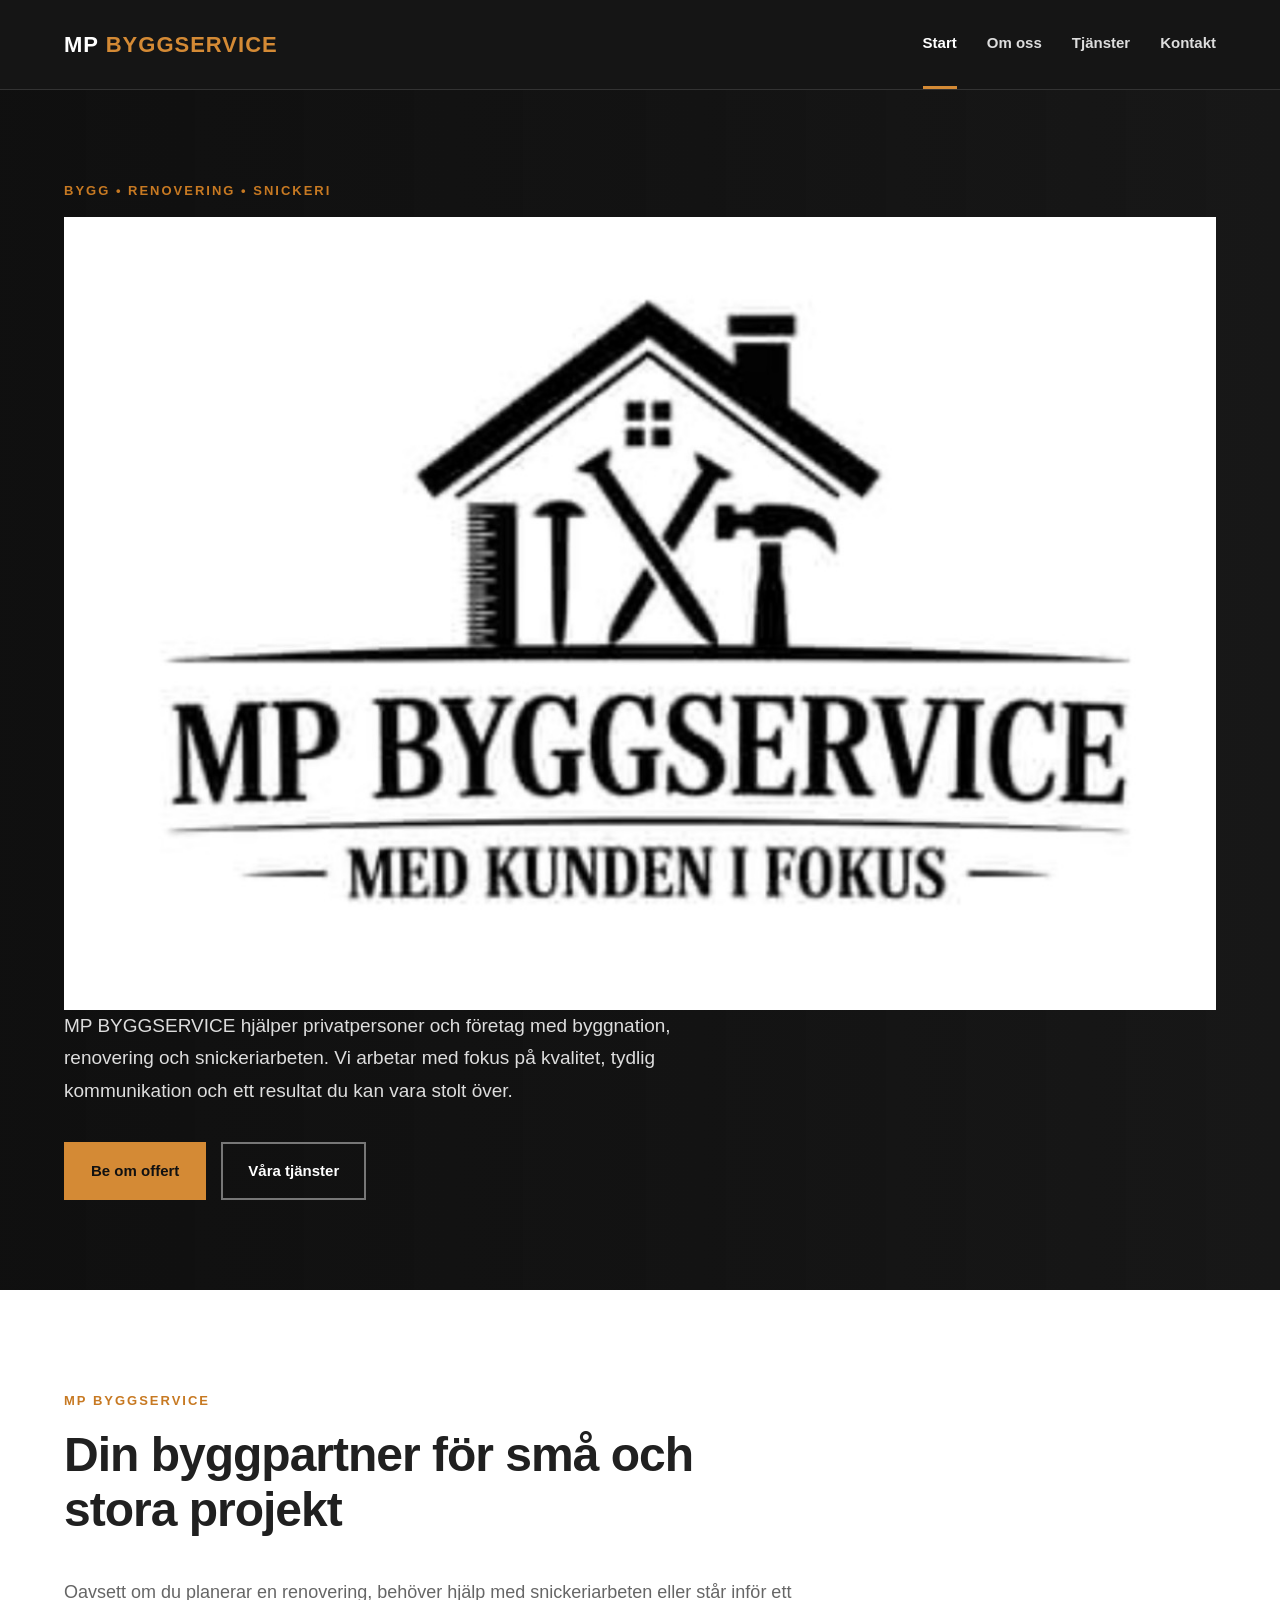
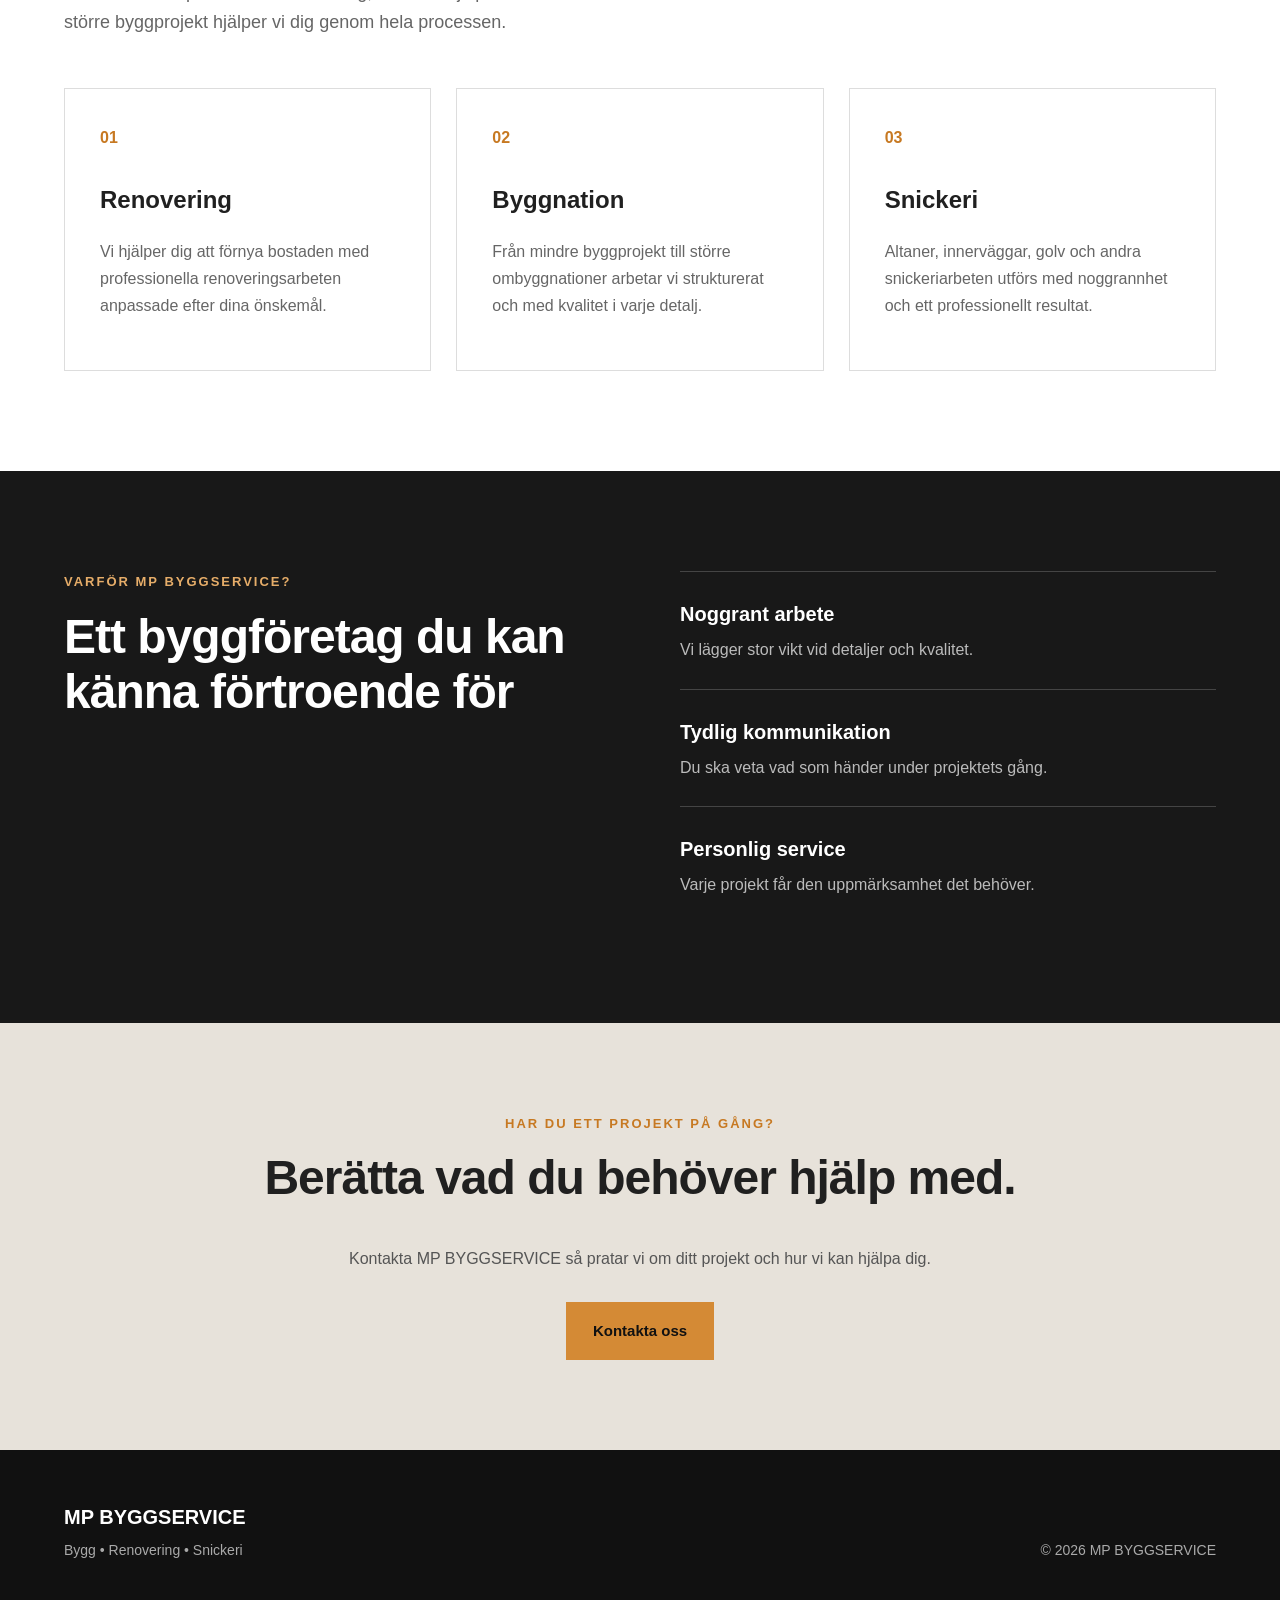
==== commit 559040b1: "Anpassade hero-bilden för mobil" ====
--- a/index.html
+++ b/index.html
@@ -56,11 +56,7 @@
 
         <div class="hero-title-row">
 
-            <p1>
-                Vi bygger med kvalitet från början till slut.
-            </p1>
-            <br>
-        </br>
+       
 
             <img src="bilder/MPByggservice.jpeg"
                  alt="MP Byggservice"
